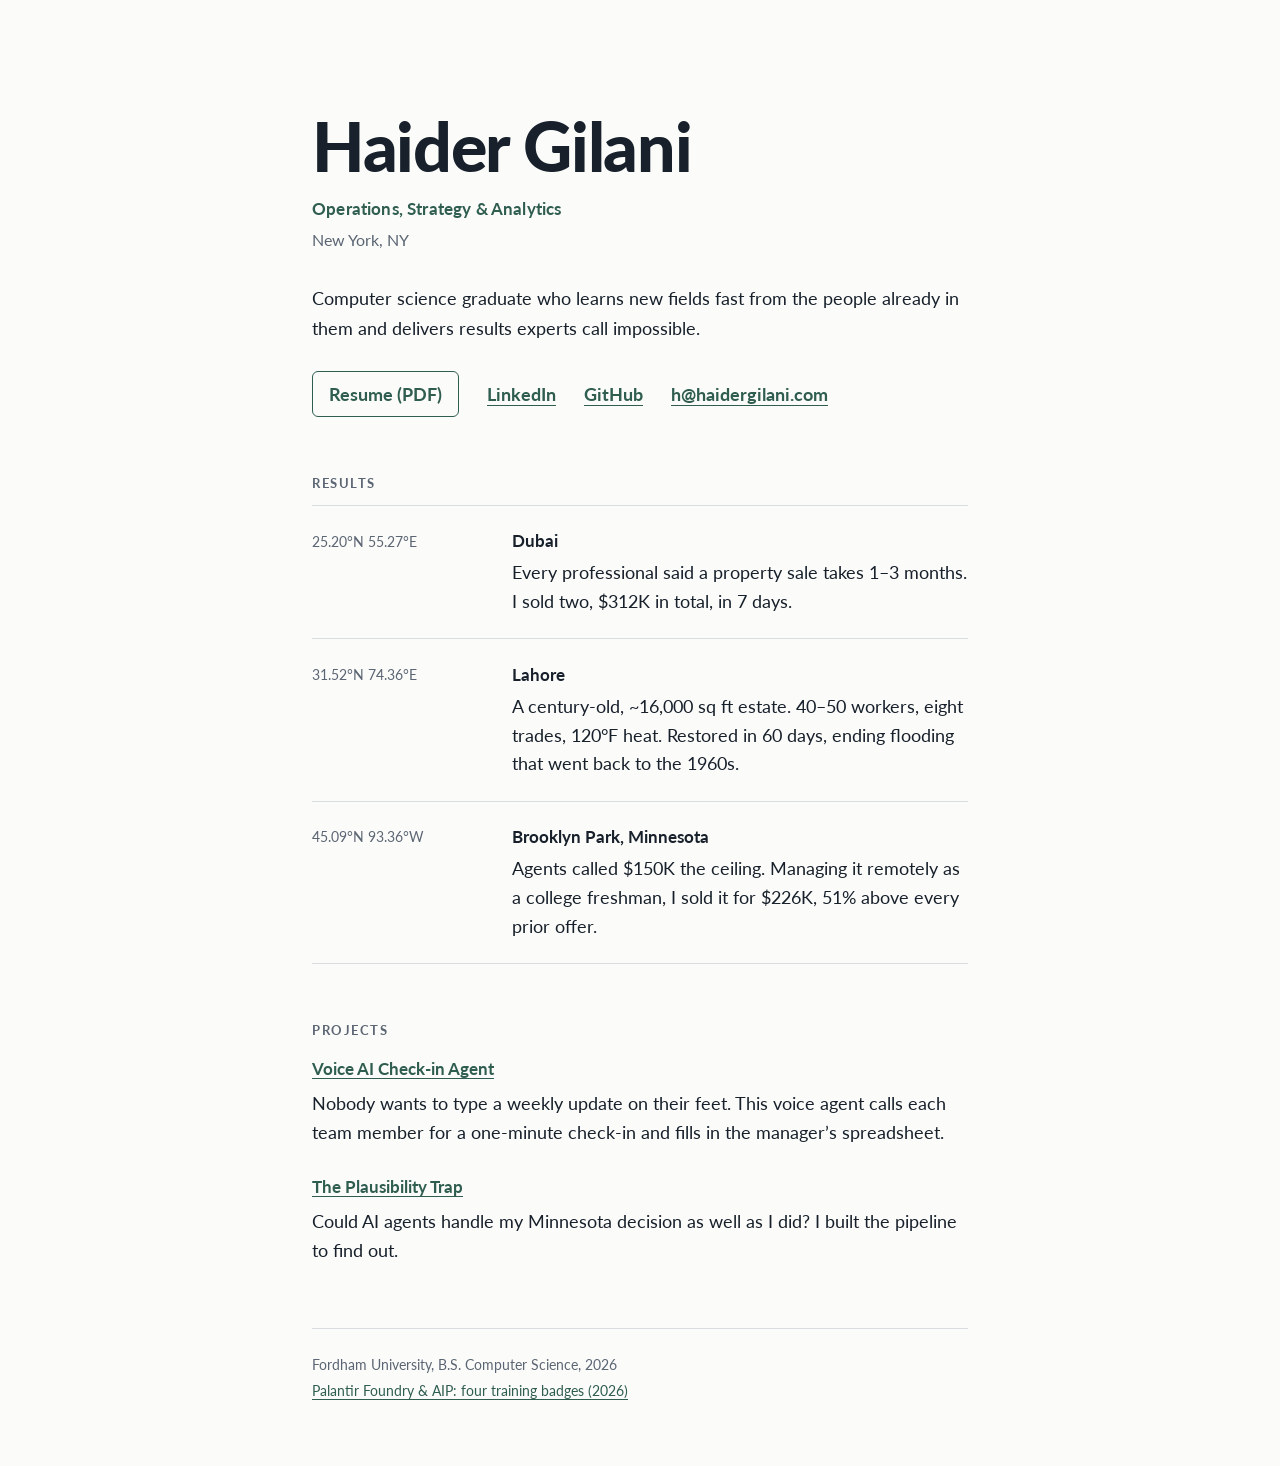
==== index.html @ 7b16c53b "Changed wording a bit" ====
<!doctype html>
<html lang="en">
<head>
<meta charset="utf-8">
<meta name="viewport" content="width=device-width, initial-scale=1">
<title>Haider Gilani</title>
<meta name="description" content="Operations, Strategy & Analytics. Computer science graduate who learns new fields fast from the people already in them and delivers results experts call impossible.">
<meta property="og:title" content="Haider Gilani | Operations, Strategy & Analytics">
<meta property="og:description" content="Computer science graduate who learns new fields fast from the people already in them and delivers results experts call impossible.">
<meta property="og:url" content="https://haidergilani.com/">
<meta property="og:type" content="profile">
<meta property="og:image" content="https://haidergilani.com/og-image.png">
<meta property="og:image:width" content="1200">
<meta property="og:image:height" content="630">
<meta property="og:image:alt" content="Haider Gilani, Operations, Strategy & Analytics">
<meta name="twitter:card" content="summary_large_image">
<meta name="twitter:image" content="https://haidergilani.com/og-image.png">
<link rel="icon" href="data:image/svg+xml,%3Csvg xmlns='http://www.w3.org/2000/svg' viewBox='0 0 64 64'%3E%3Crect width='64' height='64' rx='14' fill='%232F5D50'/%3E%3Ctext x='32' y='43' font-family='Lato,Arial,sans-serif' font-size='30' font-weight='900' fill='%23FBFBF9' text-anchor='middle'%3EHG%3C/text%3E%3C/svg%3E">
<link rel="preconnect" href="https://fonts.googleapis.com">
<link rel="preconnect" href="https://fonts.gstatic.com" crossorigin>
<link href="https://fonts.googleapis.com/css2?family=Lato:wght@400;700;900&display=swap" rel="stylesheet">
<style>
  :root {
    --paper: #FBFBF9;
    --ink: #17202B;
    --muted: #5B6573;
    --rule: #D9DDE2;
    --pine: #2F5D50;
    --pine-dark: #234539;
  }
  * { box-sizing: border-box; }
  html { -webkit-text-size-adjust: 100%; }
  body {
    margin: 0;
    background: var(--paper);
    color: var(--ink);
    font-family: "Lato", "Carlito", "Helvetica Neue", Arial, sans-serif;
    font-size: 18px;
    line-height: 1.6;
  }
  main {
    max-width: 44rem;
    margin: 0 auto;
    padding: clamp(3rem, 10vw, 7rem) 1.5rem 4rem;
  }
  h1 {
    margin: 0;
    font-weight: 900;
    font-size: clamp(2.6rem, 8vw, 4.25rem);
    line-height: 1;
    letter-spacing: -0.02em;
  }
  .headline {
    margin: 1rem 0 0;
    color: var(--pine);
    font-weight: 700;
    font-size: 1.05rem;
    letter-spacing: 0.01em;
  }
  .where {
    margin: 0.25rem 0 0;
    color: var(--muted);
    font-size: 1rem;
  }
  .summary {
    margin: 2rem 0 0;
    font-size: 1.15rem;
    line-height: 1.6;
    max-width: 38em;
  }
  a {
    color: var(--pine);
    text-decoration-thickness: 1px;
    text-underline-offset: 0.2em;
  }
  a:hover { color: var(--pine-dark); text-decoration-thickness: 2px; }
  a:focus-visible {
    outline: 2px solid var(--pine);
    outline-offset: 3px;
    border-radius: 2px;
  }
  .links {
    display: flex;
    flex-wrap: wrap;
    gap: 0.5rem 1.75rem;
    margin: 1.75rem 0 0;
    padding: 0;
    list-style: none;
    font-weight: 700;
  }
  .resume-link {
    display: inline-block;
    padding: 0.45rem 1rem;
    border: 1.5px solid var(--pine);
    border-radius: 6px;
    text-decoration: none;
  }
  .resume-link:hover { background: var(--pine); color: var(--paper); }
  .links li { display: flex; align-items: center; }

  .label {
    margin: 3.5rem 0 0;
    color: var(--muted);
    font-size: 0.8rem;
    font-weight: 700;
    letter-spacing: 0.12em;
    text-transform: uppercase;
  }
  .places {
    margin: 0.75rem 0 0;
    padding: 0;
    list-style: none;
    border-top: 1px solid var(--rule);
  }
  .places li {
    display: grid;
    grid-template-columns: 11rem 1fr;
    gap: 0.25rem 1.5rem;
    padding: 1.4rem 0;
    border-bottom: 1px solid var(--rule);
  }
  .coord {
    color: var(--muted);
    font-size: 0.85rem;
    font-variant-numeric: tabular-nums;
    padding-top: 0.2rem;
    white-space: nowrap;
  }
  .place { margin: 0; font-weight: 700; font-size: 1.05rem; }
  .result { margin: 0.2rem 0 0; color: var(--ink); }

  .study { margin: 1.75rem 0 0; }
  .label + .study { margin-top: 1rem; }
  .study h2 { margin: 0; font-size: 1.05rem; font-weight: 700; }
  .study p { margin: 0.35rem 0 0; }

  footer {
    margin-top: 4rem;
    padding-top: 1.25rem;
    border-top: 1px solid var(--rule);
    color: var(--muted);
    font-size: 0.9rem;
  }
  footer p { margin: 0.2rem 0 0; }

  @media (max-width: 34rem) {
    body { font-size: 17px; }
    .places li { grid-template-columns: 1fr; }
    .coord { padding-top: 0; }
  }
</style>
</head>
<body>
<main>
  <h1>Haider Gilani</h1>
  <p class="headline">Operations, Strategy &amp; Analytics</p>
  <p class="where">New York, NY</p>

  <p class="summary">Computer science graduate who learns new fields fast from the people already in them and delivers results experts call impossible.</p>

  <ul class="links">
    <li><a class="resume-link" href="/resume.pdf">Resume (PDF)</a></li>
    <li><a href="https://www.linkedin.com/in/haidergilani">LinkedIn</a></li>
    <li><a href="https://github.com/haiderekarrar">GitHub</a></li>
    <li><a href="mailto:h@haidergilani.com">h@haidergilani.com</a></li>
  </ul>

  <p class="label">Results</p>
  <ul class="places">
    <li>
      <span class="coord">25.20°N 55.27°E</span>
      <div>
        <p class="place">Dubai</p>
        <p class="result">Every professional said a property sale takes 1–3 months. I sold two, $312K in total, in 7 days.</p>
      </div>
    </li>
    <li>
      <span class="coord">31.52°N 74.36°E</span>
      <div>
        <p class="place">Lahore</p>
        <p class="result">A century-old, ~16,000 sq ft estate. 40–50 workers, eight trades, 120°F heat. Restored in 60 days, ending flooding that went back to the 1960s.</p>
      </div>
    </li>
    <li>
      <span class="coord">45.09°N 93.36°W</span>
      <div>
        <p class="place">Brooklyn Park, Minnesota</p>
        <p class="result">Agents called $150K the ceiling. Managing it remotely as a college freshman, I sold it for $226K, 51% above every prior offer.</p>
      </div>
    </li>
  </ul>

  <p class="label">Projects</p>
  <section class="study">
    <h2><a href="https://youtu.be/znGuICb0Khc">Voice AI Check-in Agent</a></h2>
    <p>Nobody wants to type a weekly update on their feet. This voice agent calls each team member for a one-minute check-in and fills in the manager’s spreadsheet.</p>
  </section>

  <section class="study">
    <h2><a href="https://github.com/haiderekarrar/thePlausibilityTrap">The Plausibility Trap</a></h2>
    <p>Could AI agents handle my Minnesota decision as well as I did? I built the pipeline to find out.</p>
  </section>

  <footer>
    <p>Fordham University, B.S. Computer Science, 2026</p>
    <p><a href="https://www.linkedin.com/in/haidergilani/details/certifications/">Palantir Foundry &amp; AIP: four training badges (2026)</a></p>
  </footer>
</main>
</body>
</html>
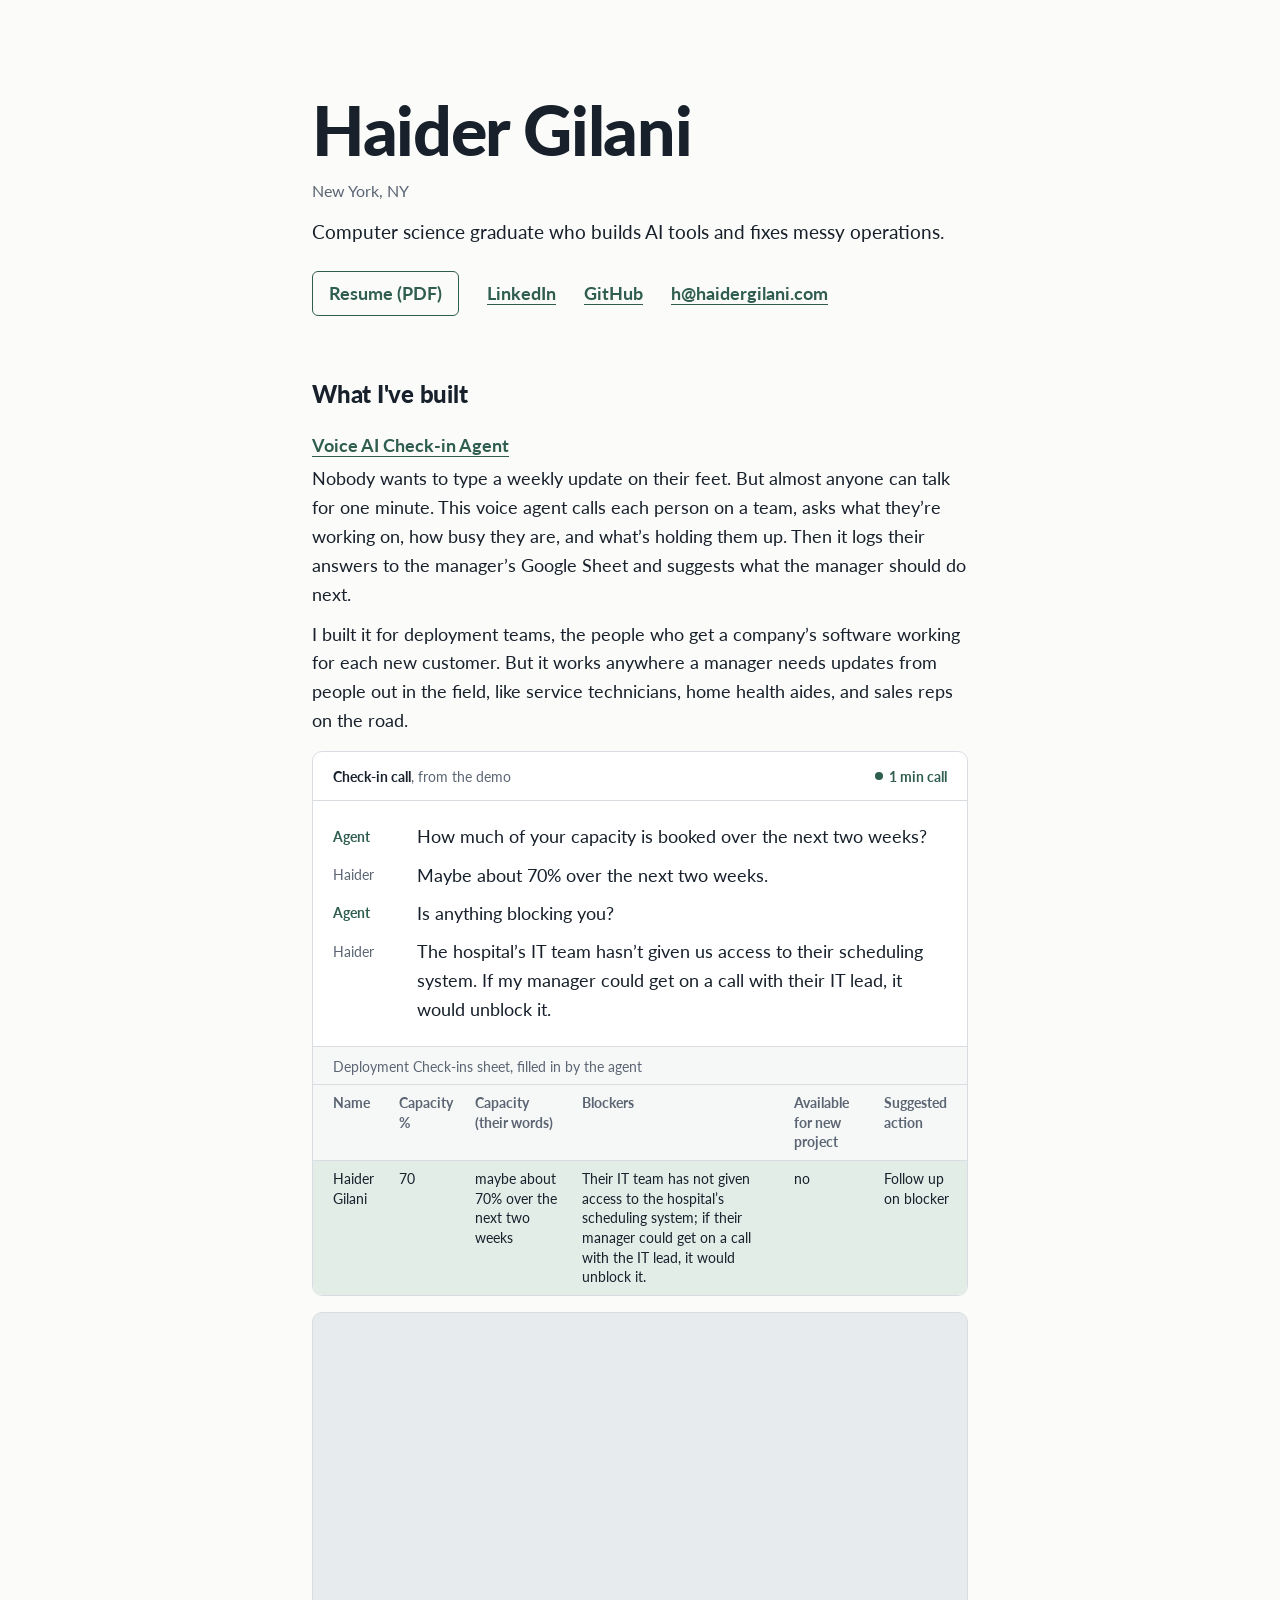
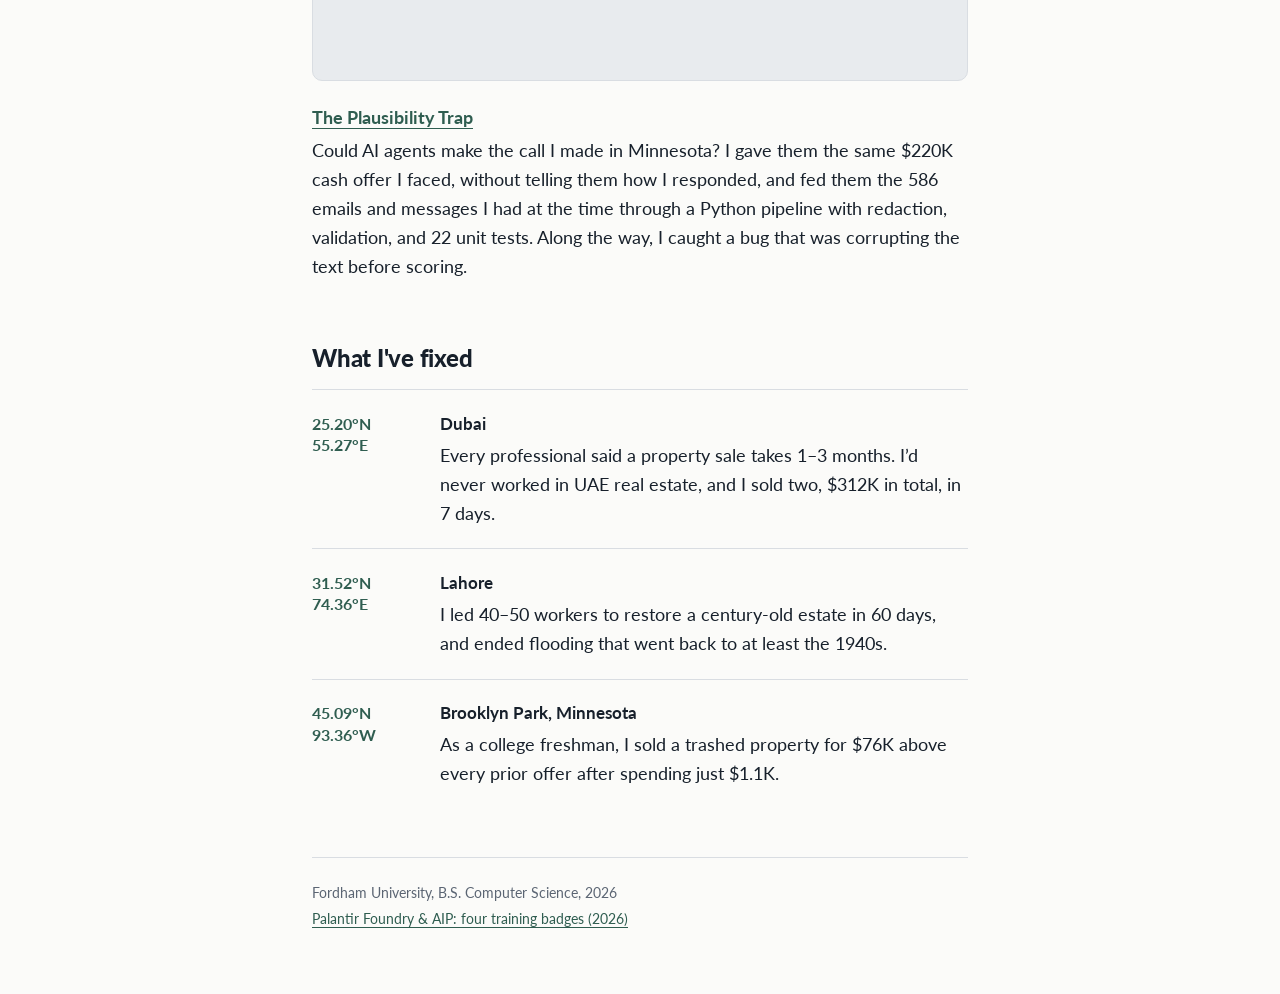
==== commit 89b04df1: "Refresh site: AI-first layout, real demo check-in, updated wording Co-Authored-By: Claude Opus 5.5 <" ====
--- a/index.html
+++ b/index.html
@@ -4,15 +4,15 @@
 <meta charset="utf-8">
 <meta name="viewport" content="width=device-width, initial-scale=1">
 <title>Haider Gilani</title>
-<meta name="description" content="Operations, Strategy & Analytics. Computer science graduate who learns new fields fast from the people already in them and delivers results experts call impossible.">
-<meta property="og:title" content="Haider Gilani | Operations, Strategy & Analytics">
-<meta property="og:description" content="Computer science graduate who learns new fields fast from the people already in them and delivers results experts call impossible.">
+<meta name="description" content="Computer science graduate who builds AI tools and fixes messy operations.">
+<meta property="og:title" content="Haider Gilani">
+<meta property="og:description" content="Computer science graduate who builds AI tools and fixes messy operations.">
 <meta property="og:url" content="https://haidergilani.com/">
 <meta property="og:type" content="profile">
 <meta property="og:image" content="https://haidergilani.com/og-image.png">
 <meta property="og:image:width" content="1200">
 <meta property="og:image:height" content="630">
-<meta property="og:image:alt" content="Haider Gilani, Operations, Strategy & Analytics">
+<meta property="og:image:alt" content="Haider Gilani. Computer science graduate who builds AI tools and fixes messy operations.">
 <meta name="twitter:card" content="summary_large_image">
 <meta name="twitter:image" content="https://haidergilani.com/og-image.png">
 <link rel="icon" href="data:image/svg+xml,%3Csvg xmlns='http://www.w3.org/2000/svg' viewBox='0 0 64 64'%3E%3Crect width='64' height='64' rx='14' fill='%232F5D50'/%3E%3Ctext x='32' y='43' font-family='Lato,Arial,sans-serif' font-size='30' font-weight='900' fill='%23FBFBF9' text-anchor='middle'%3EHG%3C/text%3E%3C/svg%3E">
@@ -27,6 +27,8 @@
     --rule: #D9DDE2;
     --pine: #2F5D50;
     --pine-dark: #234539;
+    --pine-wash: #E3EDE8;
+    --card: #FFFFFF;
   }
   * { box-sizing: border-box; }
   html { -webkit-text-size-adjust: 100%; }
@@ -41,7 +43,7 @@
   main {
     max-width: 44rem;
     margin: 0 auto;
-    padding: clamp(3rem, 10vw, 7rem) 1.5rem 4rem;
+    padding: clamp(3rem, 9vw, 6rem) 1.5rem 4rem;
   }
   h1 {
     margin: 0;
@@ -50,23 +52,12 @@
     line-height: 1;
     letter-spacing: -0.02em;
   }
-  .headline {
-    margin: 1rem 0 0;
-    color: var(--pine);
-    font-weight: 700;
-    font-size: 1.05rem;
-    letter-spacing: 0.01em;
-  }
-  .where {
-    margin: 0.25rem 0 0;
-    color: var(--muted);
-    font-size: 1rem;
-  }
+  .where { margin: 0.9rem 0 0; color: var(--muted); font-size: 1rem; }
   .summary {
-    margin: 2rem 0 0;
-    font-size: 1.15rem;
-    line-height: 1.6;
-    max-width: 38em;
+    margin: 0.9rem 0 0;
+    font-size: 1.2rem;
+    line-height: 1.5;
+    max-width: 34em;
   }
   a {
     color: var(--pine);
@@ -83,11 +74,12 @@
     display: flex;
     flex-wrap: wrap;
     gap: 0.5rem 1.75rem;
-    margin: 1.75rem 0 0;
+    margin: 1.5rem 0 0;
     padding: 0;
     list-style: none;
     font-weight: 700;
   }
+  .links li { display: flex; align-items: center; }
   .resume-link {
     display: inline-block;
     padding: 0.45rem 1rem;
@@ -96,46 +88,116 @@
     text-decoration: none;
   }
   .resume-link:hover { background: var(--pine); color: var(--paper); }
-  .links li { display: flex; align-items: center; }
-
-  .label {
-    margin: 3.5rem 0 0;
+
+  /* The check-in call: the one bold moment on the page */
+  .call {
+    margin: 1rem 0 0;
+    background: var(--card);
+    border: 1px solid var(--rule);
+    border-radius: 10px;
+    overflow: hidden;
+  }
+  .call-head {
+    display: flex;
+    justify-content: space-between;
+    align-items: baseline;
+    gap: 1rem;
+    padding: 0.8rem 1.25rem;
+    border-bottom: 1px solid var(--rule);
+    font-size: 0.9rem;
     color: var(--muted);
-    font-size: 0.8rem;
-    font-weight: 700;
-    letter-spacing: 0.12em;
-    text-transform: uppercase;
-  }
-  .places {
-    margin: 0.75rem 0 0;
-    padding: 0;
-    list-style: none;
-    border-top: 1px solid var(--rule);
-  }
+  }
+  .call-head strong { color: var(--ink); font-weight: 700; }
+  .live { color: var(--pine); font-weight: 700; white-space: nowrap; }
+  .live::before {
+    content: "";
+    display: inline-block;
+    width: 0.5rem; height: 0.5rem;
+    margin-right: 0.4rem;
+    border-radius: 50%;
+    background: var(--pine);
+    vertical-align: 0.08em;
+  }
+  .lines { margin: 0; padding: 1rem 1.25rem 1.1rem; list-style: none; }
+  .lines li { display: grid; grid-template-columns: 4.5rem 1fr; gap: 0.75rem; padding: 0.3rem 0; }
+  .who { color: var(--muted); font-size: 0.9rem; padding-top: 0.15rem; }
+  .who.agent { color: var(--pine); font-weight: 700; }
+  .sheet-wrap { overflow-x: auto; border-top: 1px solid var(--rule); background: #F6F8F7; }
+  table.sheet {
+    width: 100%;
+    min-width: 40rem;
+    border-collapse: collapse;
+    font-size: 0.88rem;
+    line-height: 1.4;
+  }
+  .sheet caption {
+    caption-side: top;
+    text-align: left;
+    padding: 0.7rem 1.25rem 0.4rem;
+    color: var(--muted);
+    font-size: 0.85rem;
+  }
+  .sheet th, .sheet td { text-align: left; padding: 0.5rem 0.6rem; border-top: 1px solid var(--rule); vertical-align: top; }
+  .sheet th:first-child, .sheet td:first-child { padding-left: 1.25rem; }
+  .sheet th { font-weight: 700; color: var(--muted); background: transparent; }
+  .sheet tr.new td { background: var(--pine-wash); }
+
+  @media (prefers-reduced-motion: no-preference) {
+    .lines li, .sheet tr.new td { opacity: 0; animation: appear 0.45s ease-out forwards; }
+    .lines li:nth-child(1) { animation-delay: 0.3s; }
+    .lines li:nth-child(2) { animation-delay: 1.1s; }
+    .lines li:nth-child(3) { animation-delay: 1.9s; }
+    .lines li:nth-child(4) { animation-delay: 2.7s; }
+    .sheet tr.new td { animation-delay: 3.5s; }
+    @keyframes appear { from { opacity: 0; transform: translateY(4px); } to { opacity: 1; transform: none; } }
+  }
+
+  .call-foot { margin: 0.8rem 0 0; font-size: 0.95rem; color: var(--muted); }
+
+  .video {
+    position: relative;
+    margin: 1rem 0 0;
+    aspect-ratio: 16 / 9;
+    border-radius: 10px;
+    overflow: hidden;
+    background: #E8EBEE;
+    border: 1px solid var(--rule);
+  }
+  .video iframe { position: absolute; inset: 0; width: 100%; height: 100%; border: 0; }
+  h2 {
+    margin: 4rem 0 0;
+    font-size: 1.5rem;
+    font-weight: 900;
+    letter-spacing: -0.01em;
+    line-height: 1.2;
+  }
+  .study { margin: 1.4rem 0 0; }
+  .study h3 { margin: 0; font-size: 1.1rem; font-weight: 700; }
+  .study p { margin: 0.3rem 0 0; }
+  .study p + p { margin-top: 0.7rem; }
+
+  .places { margin: 1rem 0 0; padding: 0; list-style: none; }
   .places li {
     display: grid;
-    grid-template-columns: 11rem 1fr;
+    grid-template-columns: 6.5rem 1fr;
     gap: 0.25rem 1.5rem;
-    padding: 1.4rem 0;
-    border-bottom: 1px solid var(--rule);
+    padding: 1.3rem 0;
+    border-top: 1px solid var(--rule);
   }
   .coord {
-    color: var(--muted);
-    font-size: 0.85rem;
+    color: var(--pine);
+    font-weight: 700;
+    font-size: 1rem;
+    line-height: 1.35;
     font-variant-numeric: tabular-nums;
-    padding-top: 0.2rem;
-    white-space: nowrap;
-  }
+    padding-top: 0.1rem;
+  }
+  .coord span { display: block; }
   .place { margin: 0; font-weight: 700; font-size: 1.05rem; }
-  .result { margin: 0.2rem 0 0; color: var(--ink); }
-
-  .study { margin: 1.75rem 0 0; }
-  .label + .study { margin-top: 1rem; }
-  .study h2 { margin: 0; font-size: 1.05rem; font-weight: 700; }
-  .study p { margin: 0.35rem 0 0; }
+  .result { margin: 0.2rem 0 0; }
 
   footer {
-    margin-top: 4rem;
+    margin-top: 3rem;
     padding-top: 1.25rem;
     border-top: 1px solid var(--rule);
     color: var(--muted);
@@ -146,17 +208,25 @@
   @media (max-width: 34rem) {
     body { font-size: 17px; }
     .places li { grid-template-columns: 1fr; }
-    .coord { padding-top: 0; }
+    .coord span { display: inline; }
+    .coord span + span::before { content: " "; }
+    .lines li { grid-template-columns: 1fr; gap: 0; }
+    .call-head { flex-direction: column; gap: 0.1rem; }
+    table.sheet { min-width: 0; }
+    .sheet thead { display: none; }
+    .sheet tr.new td { display: grid; grid-template-columns: 7rem 1fr; gap: 0.5rem; border-top: 0; padding: 0.3rem 1.25rem; }
+    .sheet tr.new td:first-child { padding-top: 0.7rem; }
+    .sheet tr.new td:last-child { padding-bottom: 0.8rem; }
+    .sheet tr.new td::before { content: attr(data-label); color: var(--muted); font-weight: 700; }
+    .sheet tbody tr { border-top: 1px solid var(--rule); }
   }
 </style>
 </head>
 <body>
 <main>
   <h1>Haider Gilani</h1>
-  <p class="headline">Operations, Strategy &amp; Analytics</p>
   <p class="where">New York, NY</p>
-
-  <p class="summary">Computer science graduate who learns new fields fast from the people already in them and delivers results experts call impossible.</p>
+  <p class="summary">Computer science graduate who builds AI tools and fixes messy operations.</p>
 
   <ul class="links">
     <li><a class="resume-link" href="/resume.pdf">Resume (PDF)</a></li>
@@ -165,41 +235,60 @@
     <li><a href="mailto:h@haidergilani.com">h@haidergilani.com</a></li>
   </ul>
 
-  <p class="label">Results</p>
+  <h2>What I've built</h2>
+  <section class="study">
+    <h3><a href="https://youtu.be/znGuICb0Khc">Voice AI Check-in Agent</a></h3>
+    <p>Nobody wants to type a weekly update on their feet. But almost anyone can talk for one minute. This voice agent calls each person on a team, asks what they’re working on, how busy they are, and what’s holding them up. Then it logs their answers to the manager’s Google Sheet and suggests what the manager should do next.</p>
+    <p>I built it for deployment teams, the people who get a company’s software working for each new customer. But it works anywhere a manager needs updates from people out in the field, like service technicians, home health aides, and sales reps on the road.</p>
+    <figure class="call" aria-label="A check-in call from the demo and the spreadsheet row it produced">
+      <div class="call-head"><span><strong>Check-in call</strong>, from the demo</span><span class="live">1 min call</span></div>
+      <ol class="lines">
+        <li><span class="who agent">Agent</span><span>How much of your capacity is booked over the next two weeks?</span></li>
+        <li><span class="who">Haider</span><span>Maybe about 70% over the next two weeks.</span></li>
+        <li><span class="who agent">Agent</span><span>Is anything blocking you?</span></li>
+        <li><span class="who">Haider</span><span>The hospital’s IT team hasn’t given us access to their scheduling system. If my manager could get on a call with their IT lead, it would unblock it.</span></li>
+      </ol>
+      <div class="sheet-wrap">
+        <table class="sheet">
+          <caption>Deployment Check-ins sheet, filled in by the agent</caption>
+          <thead><tr><th>Name</th><th>Capacity %</th><th>Capacity (their words)</th><th>Blockers</th><th>Available for new project</th><th>Suggested action</th></tr></thead>
+          <tbody><tr class="new"><td data-label="Name">Haider Gilani</td><td data-label="Capacity %">70</td><td data-label="Their words">maybe about 70% over the next two weeks</td><td data-label="Blockers">Their IT team has not given access to the hospital’s scheduling system; if their manager could get on a call with the IT lead, it would unblock it.</td><td data-label="Available">no</td><td data-label="Suggested action">Follow up on blocker</td></tr></tbody>
+        </table>
+      </div>
+    </figure>
+    <div class="video">
+      <iframe src="https://www.youtube-nocookie.com/embed/znGuICb0Khc" title="Voice AI Check-in Agent demo" loading="lazy" allow="accelerometer; autoplay; clipboard-write; encrypted-media; gyroscope; picture-in-picture; web-share" referrerpolicy="strict-origin-when-cross-origin" allowfullscreen></iframe>
+    </div>
+  </section>
+  <section class="study">
+    <h3><a href="https://github.com/haiderekarrar/thePlausibilityTrap">The Plausibility Trap</a></h3>
+    <p>Could AI agents make the call I made in Minnesota? I gave them the same $220K cash offer I faced, without telling them how I responded, and fed them the 586 emails and messages I had at the time through a Python pipeline with redaction, validation, and 22 unit tests. Along the way, I caught a bug that was corrupting the text before scoring.</p>
+  </section>
+
+  <h2>What I've fixed</h2>
   <ul class="places">
     <li>
-      <span class="coord">25.20°N 55.27°E</span>
+      <span class="coord"><span>25.20°N</span><span>55.27°E</span></span>
       <div>
         <p class="place">Dubai</p>
-        <p class="result">Every professional said a property sale takes 1–3 months. I sold two, $312K in total, in 7 days.</p>
+        <p class="result">Every professional said a property sale takes 1–3 months. I’d never worked in UAE real estate, and I sold two, $312K in total, in 7 days.</p>
       </div>
     </li>
     <li>
-      <span class="coord">31.52°N 74.36°E</span>
+      <span class="coord"><span>31.52°N</span><span>74.36°E</span></span>
       <div>
         <p class="place">Lahore</p>
-        <p class="result">A century-old, ~16,000 sq ft estate. 40–50 workers, eight trades, 120°F heat. Restored in 60 days, ending flooding that went back to the 1960s.</p>
+        <p class="result">I led 40–50 workers to restore a century-old estate in 60 days, and ended flooding that went back to at least the 1940s.</p>
       </div>
     </li>
     <li>
-      <span class="coord">45.09°N 93.36°W</span>
+      <span class="coord"><span>45.09°N</span><span>93.36°W</span></span>
       <div>
         <p class="place">Brooklyn Park, Minnesota</p>
-        <p class="result">Agents called $150K the ceiling. Managing it remotely as a college freshman, I sold it for $226K, 51% above every prior offer.</p>
+        <p class="result">As a college freshman, I sold a trashed property for $76K above every prior offer after spending just $1.1K.</p>
       </div>
     </li>
   </ul>
-
-  <p class="label">Projects</p>
-  <section class="study">
-    <h2><a href="https://youtu.be/znGuICb0Khc">Voice AI Check-in Agent</a></h2>
-    <p>Nobody wants to type a weekly update on their feet. This voice agent calls each team member for a one-minute check-in and fills in the manager’s spreadsheet.</p>
-  </section>
-
-  <section class="study">
-    <h2><a href="https://github.com/haiderekarrar/thePlausibilityTrap">The Plausibility Trap</a></h2>
-    <p>Could AI agents handle my Minnesota decision as well as I did? I built the pipeline to find out.</p>
-  </section>
 
   <footer>
     <p>Fordham University, B.S. Computer Science, 2026</p>
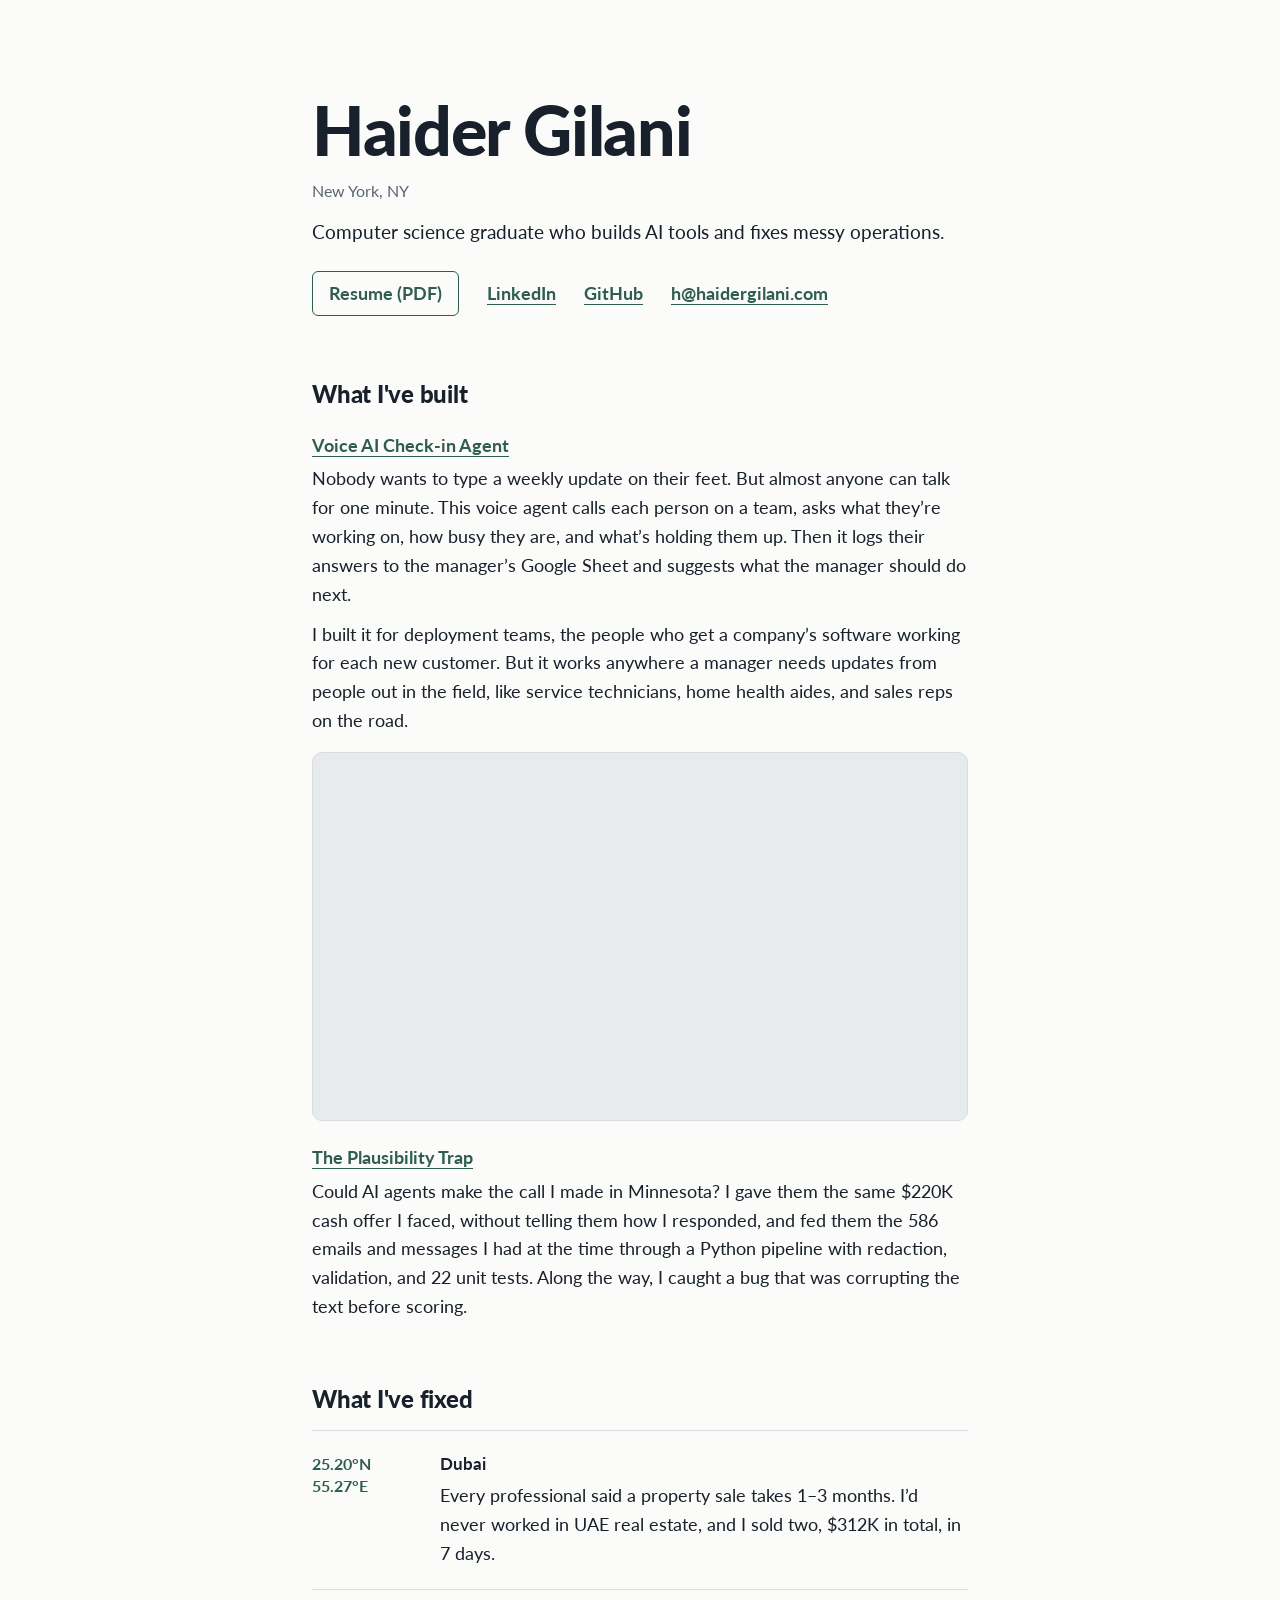
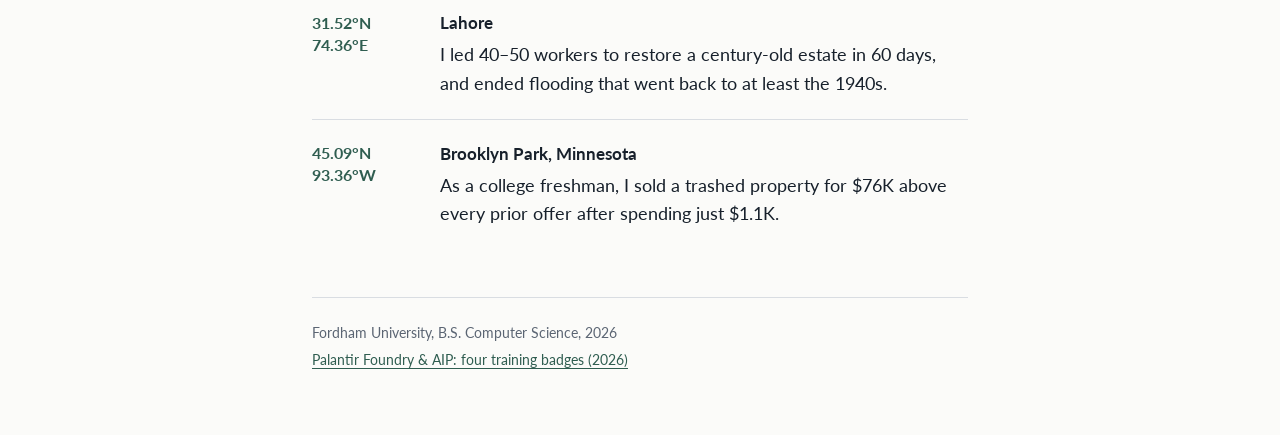
==== commit 7761f989: "Remove check-in card; the video thumbnail shows the same thing Co-Authored-By: Claude Opus 5.5 <nore" ====
--- a/index.html
+++ b/index.html
@@ -89,74 +89,9 @@
   }
   .resume-link:hover { background: var(--pine); color: var(--paper); }
 
-  /* The check-in call: the one bold moment on the page */
-  .call {
-    margin: 1rem 0 0;
-    background: var(--card);
-    border: 1px solid var(--rule);
-    border-radius: 10px;
-    overflow: hidden;
-  }
-  .call-head {
-    display: flex;
-    justify-content: space-between;
-    align-items: baseline;
-    gap: 1rem;
-    padding: 0.8rem 1.25rem;
-    border-bottom: 1px solid var(--rule);
-    font-size: 0.9rem;
-    color: var(--muted);
-  }
-  .call-head strong { color: var(--ink); font-weight: 700; }
-  .live { color: var(--pine); font-weight: 700; white-space: nowrap; }
-  .live::before {
-    content: "";
-    display: inline-block;
-    width: 0.5rem; height: 0.5rem;
-    margin-right: 0.4rem;
-    border-radius: 50%;
-    background: var(--pine);
-    vertical-align: 0.08em;
-  }
-  .lines { margin: 0; padding: 1rem 1.25rem 1.1rem; list-style: none; }
-  .lines li { display: grid; grid-template-columns: 4.5rem 1fr; gap: 0.75rem; padding: 0.3rem 0; }
-  .who { color: var(--muted); font-size: 0.9rem; padding-top: 0.15rem; }
-  .who.agent { color: var(--pine); font-weight: 700; }
-  .sheet-wrap { overflow-x: auto; border-top: 1px solid var(--rule); background: #F6F8F7; }
-  table.sheet {
-    width: 100%;
-    min-width: 40rem;
-    border-collapse: collapse;
-    font-size: 0.88rem;
-    line-height: 1.4;
-  }
-  .sheet caption {
-    caption-side: top;
-    text-align: left;
-    padding: 0.7rem 1.25rem 0.4rem;
-    color: var(--muted);
-    font-size: 0.85rem;
-  }
-  .sheet th, .sheet td { text-align: left; padding: 0.5rem 0.6rem; border-top: 1px solid var(--rule); vertical-align: top; }
-  .sheet th:first-child, .sheet td:first-child { padding-left: 1.25rem; }
-  .sheet th { font-weight: 700; color: var(--muted); background: transparent; }
-  .sheet tr.new td { background: var(--pine-wash); }
-
-  @media (prefers-reduced-motion: no-preference) {
-    .lines li, .sheet tr.new td { opacity: 0; animation: appear 0.45s ease-out forwards; }
-    .lines li:nth-child(1) { animation-delay: 0.3s; }
-    .lines li:nth-child(2) { animation-delay: 1.1s; }
-    .lines li:nth-child(3) { animation-delay: 1.9s; }
-    .lines li:nth-child(4) { animation-delay: 2.7s; }
-    .sheet tr.new td { animation-delay: 3.5s; }
-    @keyframes appear { from { opacity: 0; transform: translateY(4px); } to { opacity: 1; transform: none; } }
-  }
-
-  .call-foot { margin: 0.8rem 0 0; font-size: 0.95rem; color: var(--muted); }
-
   .video {
     position: relative;
-    margin: 1rem 0 0;
+    margin: 1.1rem 0 0;
     aspect-ratio: 16 / 9;
     border-radius: 10px;
     overflow: hidden;
@@ -210,15 +145,6 @@
     .places li { grid-template-columns: 1fr; }
     .coord span { display: inline; }
     .coord span + span::before { content: " "; }
-    .lines li { grid-template-columns: 1fr; gap: 0; }
-    .call-head { flex-direction: column; gap: 0.1rem; }
-    table.sheet { min-width: 0; }
-    .sheet thead { display: none; }
-    .sheet tr.new td { display: grid; grid-template-columns: 7rem 1fr; gap: 0.5rem; border-top: 0; padding: 0.3rem 1.25rem; }
-    .sheet tr.new td:first-child { padding-top: 0.7rem; }
-    .sheet tr.new td:last-child { padding-bottom: 0.8rem; }
-    .sheet tr.new td::before { content: attr(data-label); color: var(--muted); font-weight: 700; }
-    .sheet tbody tr { border-top: 1px solid var(--rule); }
   }
 </style>
 </head>
@@ -240,22 +166,6 @@
     <h3><a href="https://youtu.be/znGuICb0Khc">Voice AI Check-in Agent</a></h3>
     <p>Nobody wants to type a weekly update on their feet. But almost anyone can talk for one minute. This voice agent calls each person on a team, asks what they’re working on, how busy they are, and what’s holding them up. Then it logs their answers to the manager’s Google Sheet and suggests what the manager should do next.</p>
     <p>I built it for deployment teams, the people who get a company’s software working for each new customer. But it works anywhere a manager needs updates from people out in the field, like service technicians, home health aides, and sales reps on the road.</p>
-    <figure class="call" aria-label="A check-in call from the demo and the spreadsheet row it produced">
-      <div class="call-head"><span><strong>Check-in call</strong>, from the demo</span><span class="live">1 min call</span></div>
-      <ol class="lines">
-        <li><span class="who agent">Agent</span><span>How much of your capacity is booked over the next two weeks?</span></li>
-        <li><span class="who">Haider</span><span>Maybe about 70% over the next two weeks.</span></li>
-        <li><span class="who agent">Agent</span><span>Is anything blocking you?</span></li>
-        <li><span class="who">Haider</span><span>The hospital’s IT team hasn’t given us access to their scheduling system. If my manager could get on a call with their IT lead, it would unblock it.</span></li>
-      </ol>
-      <div class="sheet-wrap">
-        <table class="sheet">
-          <caption>Deployment Check-ins sheet, filled in by the agent</caption>
-          <thead><tr><th>Name</th><th>Capacity %</th><th>Capacity (their words)</th><th>Blockers</th><th>Available for new project</th><th>Suggested action</th></tr></thead>
-          <tbody><tr class="new"><td data-label="Name">Haider Gilani</td><td data-label="Capacity %">70</td><td data-label="Their words">maybe about 70% over the next two weeks</td><td data-label="Blockers">Their IT team has not given access to the hospital’s scheduling system; if their manager could get on a call with the IT lead, it would unblock it.</td><td data-label="Available">no</td><td data-label="Suggested action">Follow up on blocker</td></tr></tbody>
-        </table>
-      </div>
-    </figure>
     <div class="video">
       <iframe src="https://www.youtube-nocookie.com/embed/znGuICb0Khc" title="Voice AI Check-in Agent demo" loading="lazy" allow="accelerometer; autoplay; clipboard-write; encrypted-media; gyroscope; picture-in-picture; web-share" referrerpolicy="strict-origin-when-cross-origin" allowfullscreen></iframe>
     </div>
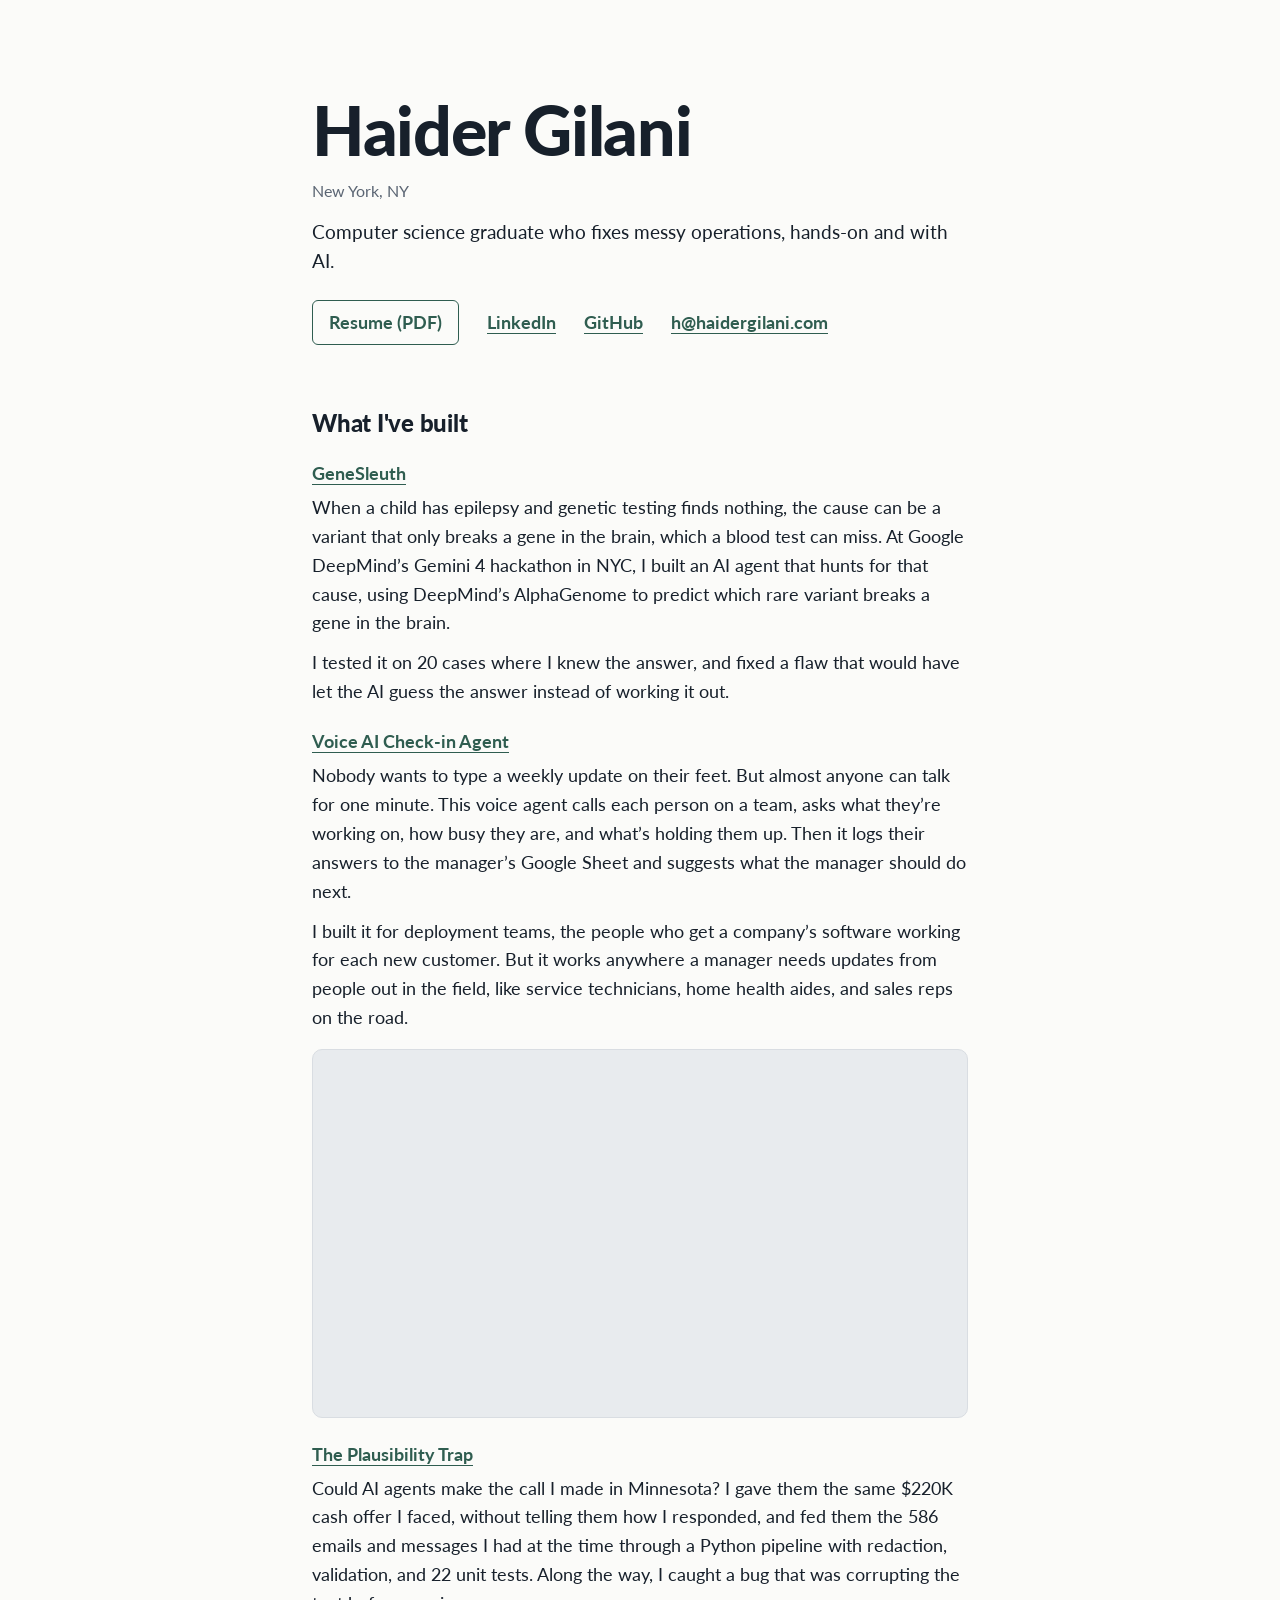
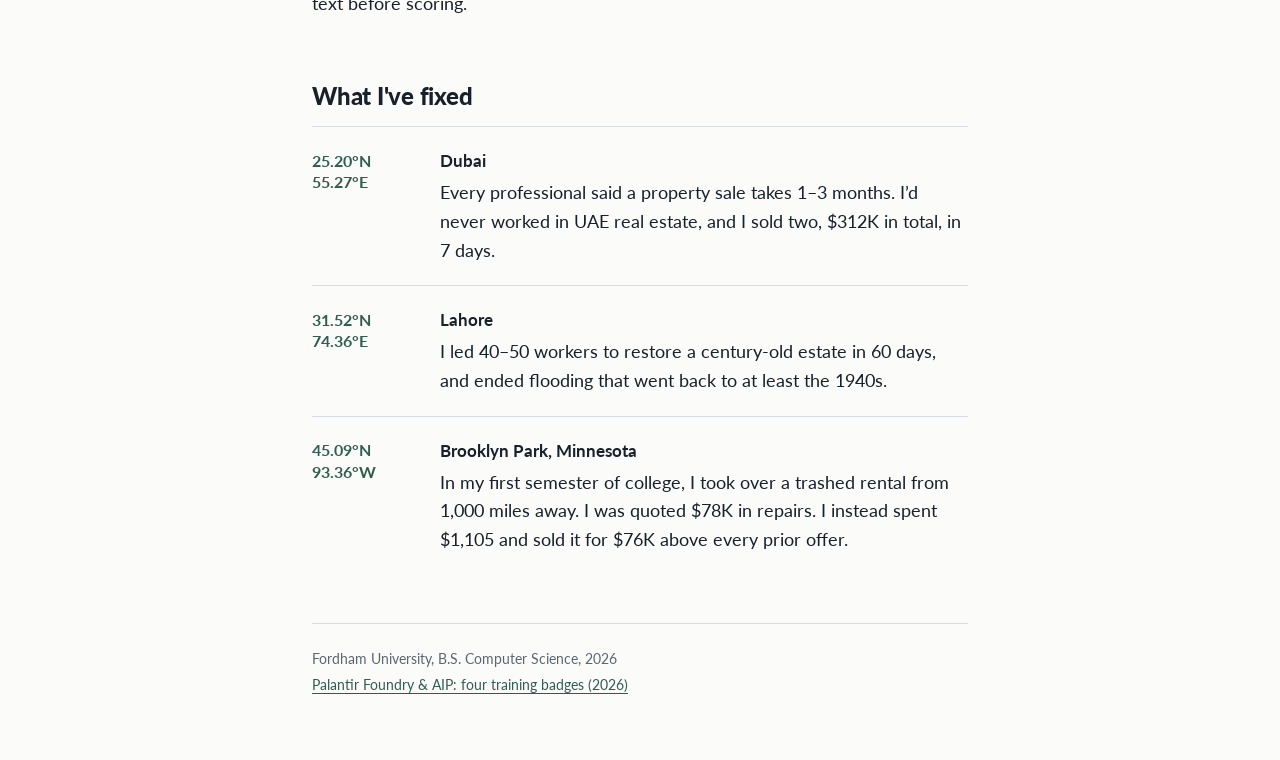
==== commit 994052cb: "Match site to new resume: new summary, add GeneSleuth, update Minnesota" ====
--- a/index.html
+++ b/index.html
@@ -4,15 +4,15 @@
 <meta charset="utf-8">
 <meta name="viewport" content="width=device-width, initial-scale=1">
 <title>Haider Gilani</title>
-<meta name="description" content="Computer science graduate who builds AI tools and fixes messy operations.">
+<meta name="description" content="Computer science graduate who fixes messy operations, hands-on and with AI.">
 <meta property="og:title" content="Haider Gilani">
-<meta property="og:description" content="Computer science graduate who builds AI tools and fixes messy operations.">
+<meta property="og:description" content="Computer science graduate who fixes messy operations, hands-on and with AI.">
 <meta property="og:url" content="https://haidergilani.com/">
 <meta property="og:type" content="profile">
 <meta property="og:image" content="https://haidergilani.com/og-image.png">
 <meta property="og:image:width" content="1200">
 <meta property="og:image:height" content="630">
-<meta property="og:image:alt" content="Haider Gilani. Computer science graduate who builds AI tools and fixes messy operations.">
+<meta property="og:image:alt" content="Haider Gilani. Computer science graduate who fixes messy operations, hands-on and with AI.">
 <meta name="twitter:card" content="summary_large_image">
 <meta name="twitter:image" content="https://haidergilani.com/og-image.png">
 <link rel="icon" href="data:image/svg+xml,%3Csvg xmlns='http://www.w3.org/2000/svg' viewBox='0 0 64 64'%3E%3Crect width='64' height='64' rx='14' fill='%232F5D50'/%3E%3Ctext x='32' y='43' font-family='Lato,Arial,sans-serif' font-size='30' font-weight='900' fill='%23FBFBF9' text-anchor='middle'%3EHG%3C/text%3E%3C/svg%3E">
@@ -152,7 +152,7 @@
 <main>
   <h1>Haider Gilani</h1>
   <p class="where">New York, NY</p>
-  <p class="summary">Computer science graduate who builds AI tools and fixes messy operations.</p>
+  <p class="summary">Computer science graduate who fixes messy operations, hands-on and with AI.</p>
 
   <ul class="links">
     <li><a class="resume-link" href="/resume.pdf">Resume (PDF)</a></li>
@@ -162,6 +162,11 @@
   </ul>
 
   <h2>What I've built</h2>
+  <section class="study">
+    <h3><a href="https://github.com/mabdulrehman08/GeneSleuth">GeneSleuth</a></h3>
+    <p>When a child has epilepsy and genetic testing finds nothing, the cause can be a variant that only breaks a gene in the brain, which a blood test can miss. At Google DeepMind’s Gemini 4 hackathon in NYC, I built an AI agent that hunts for that cause, using DeepMind’s AlphaGenome to predict which rare variant breaks a gene in the brain.</p>
+    <p>I tested it on 20 cases where I knew the answer, and fixed a flaw that would have let the AI guess the answer instead of working it out.</p>
+  </section>
   <section class="study">
     <h3><a href="https://youtu.be/znGuICb0Khc">Voice AI Check-in Agent</a></h3>
     <p>Nobody wants to type a weekly update on their feet. But almost anyone can talk for one minute. This voice agent calls each person on a team, asks what they’re working on, how busy they are, and what’s holding them up. Then it logs their answers to the manager’s Google Sheet and suggests what the manager should do next.</p>
@@ -195,7 +200,7 @@
       <span class="coord"><span>45.09°N</span><span>93.36°W</span></span>
       <div>
         <p class="place">Brooklyn Park, Minnesota</p>
-        <p class="result">As a college freshman, I sold a trashed property for $76K above every prior offer after spending just $1.1K.</p>
+        <p class="result">In my first semester of college, I took over a trashed rental from 1,000 miles away. I was quoted $78K in repairs. I instead spent $1,105 and sold it for $76K above every prior offer.</p>
       </div>
     </li>
   </ul>
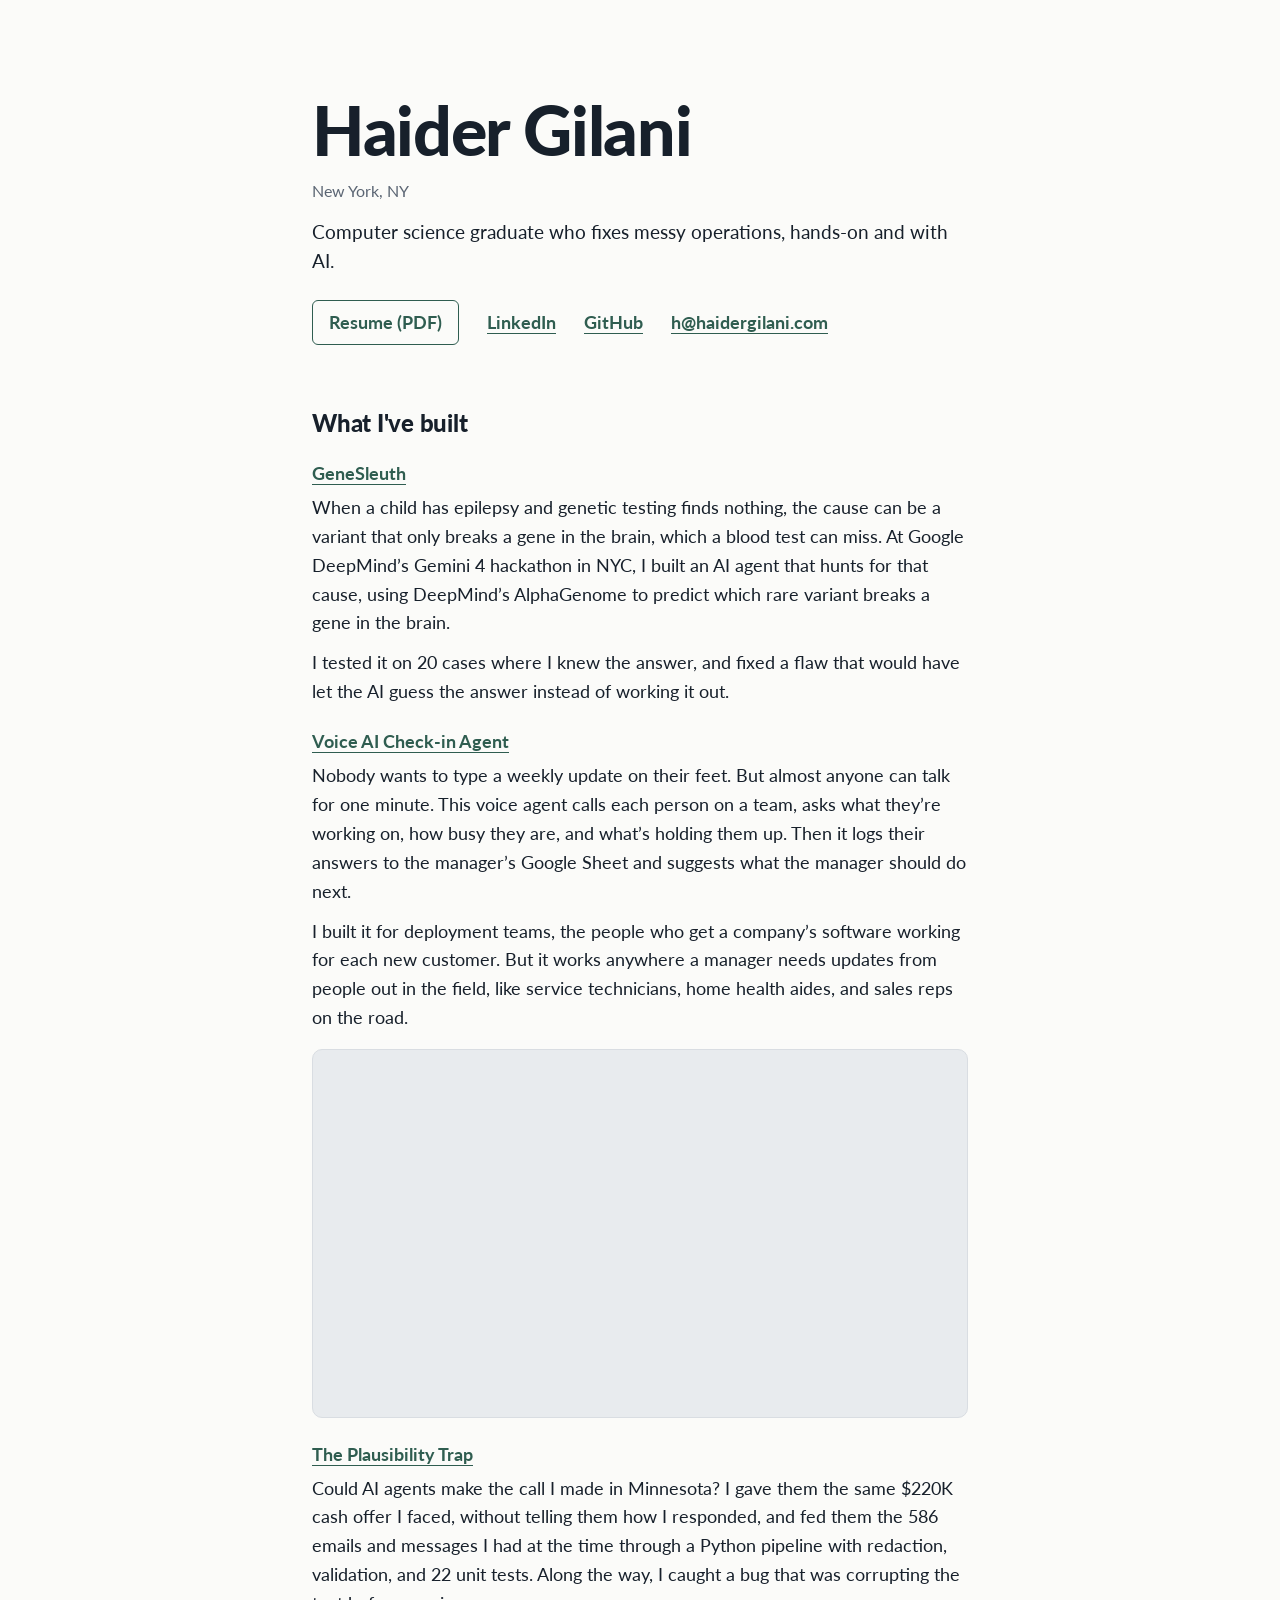
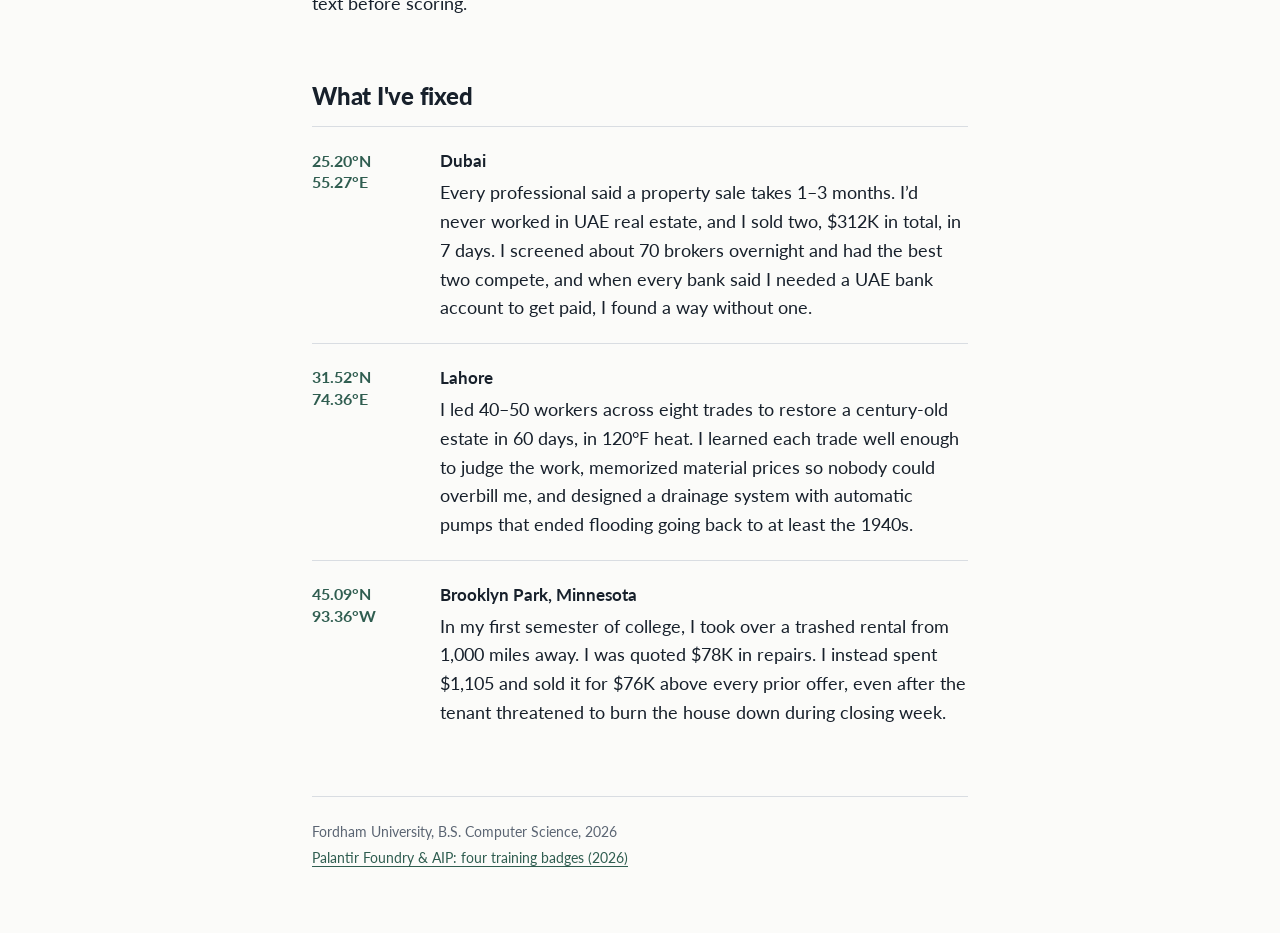
==== commit 5e24ab84: "Give the operations work more detail" ====
--- a/index.html
+++ b/index.html
@@ -186,21 +186,21 @@
       <span class="coord"><span>25.20°N</span><span>55.27°E</span></span>
       <div>
         <p class="place">Dubai</p>
-        <p class="result">Every professional said a property sale takes 1–3 months. I’d never worked in UAE real estate, and I sold two, $312K in total, in 7 days.</p>
+        <p class="result">Every professional said a property sale takes 1–3 months. I’d never worked in UAE real estate, and I sold two, $312K in total, in 7 days. I screened about 70 brokers overnight and had the best two compete, and when every bank said I needed a UAE bank account to get paid, I found a way without one.</p>
       </div>
     </li>
     <li>
       <span class="coord"><span>31.52°N</span><span>74.36°E</span></span>
       <div>
         <p class="place">Lahore</p>
-        <p class="result">I led 40–50 workers to restore a century-old estate in 60 days, and ended flooding that went back to at least the 1940s.</p>
+        <p class="result">I led 40–50 workers across eight trades to restore a century-old estate in 60 days, in 120°F heat. I learned each trade well enough to judge the work, memorized material prices so nobody could overbill me, and designed a drainage system with automatic pumps that ended flooding going back to at least the 1940s.</p>
       </div>
     </li>
     <li>
       <span class="coord"><span>45.09°N</span><span>93.36°W</span></span>
       <div>
         <p class="place">Brooklyn Park, Minnesota</p>
-        <p class="result">In my first semester of college, I took over a trashed rental from 1,000 miles away. I was quoted $78K in repairs. I instead spent $1,105 and sold it for $76K above every prior offer.</p>
+        <p class="result">In my first semester of college, I took over a trashed rental from 1,000 miles away. I was quoted $78K in repairs. I instead spent $1,105 and sold it for $76K above every prior offer, even after the tenant threatened to burn the house down during closing week.</p>
       </div>
     </li>
   </ul>
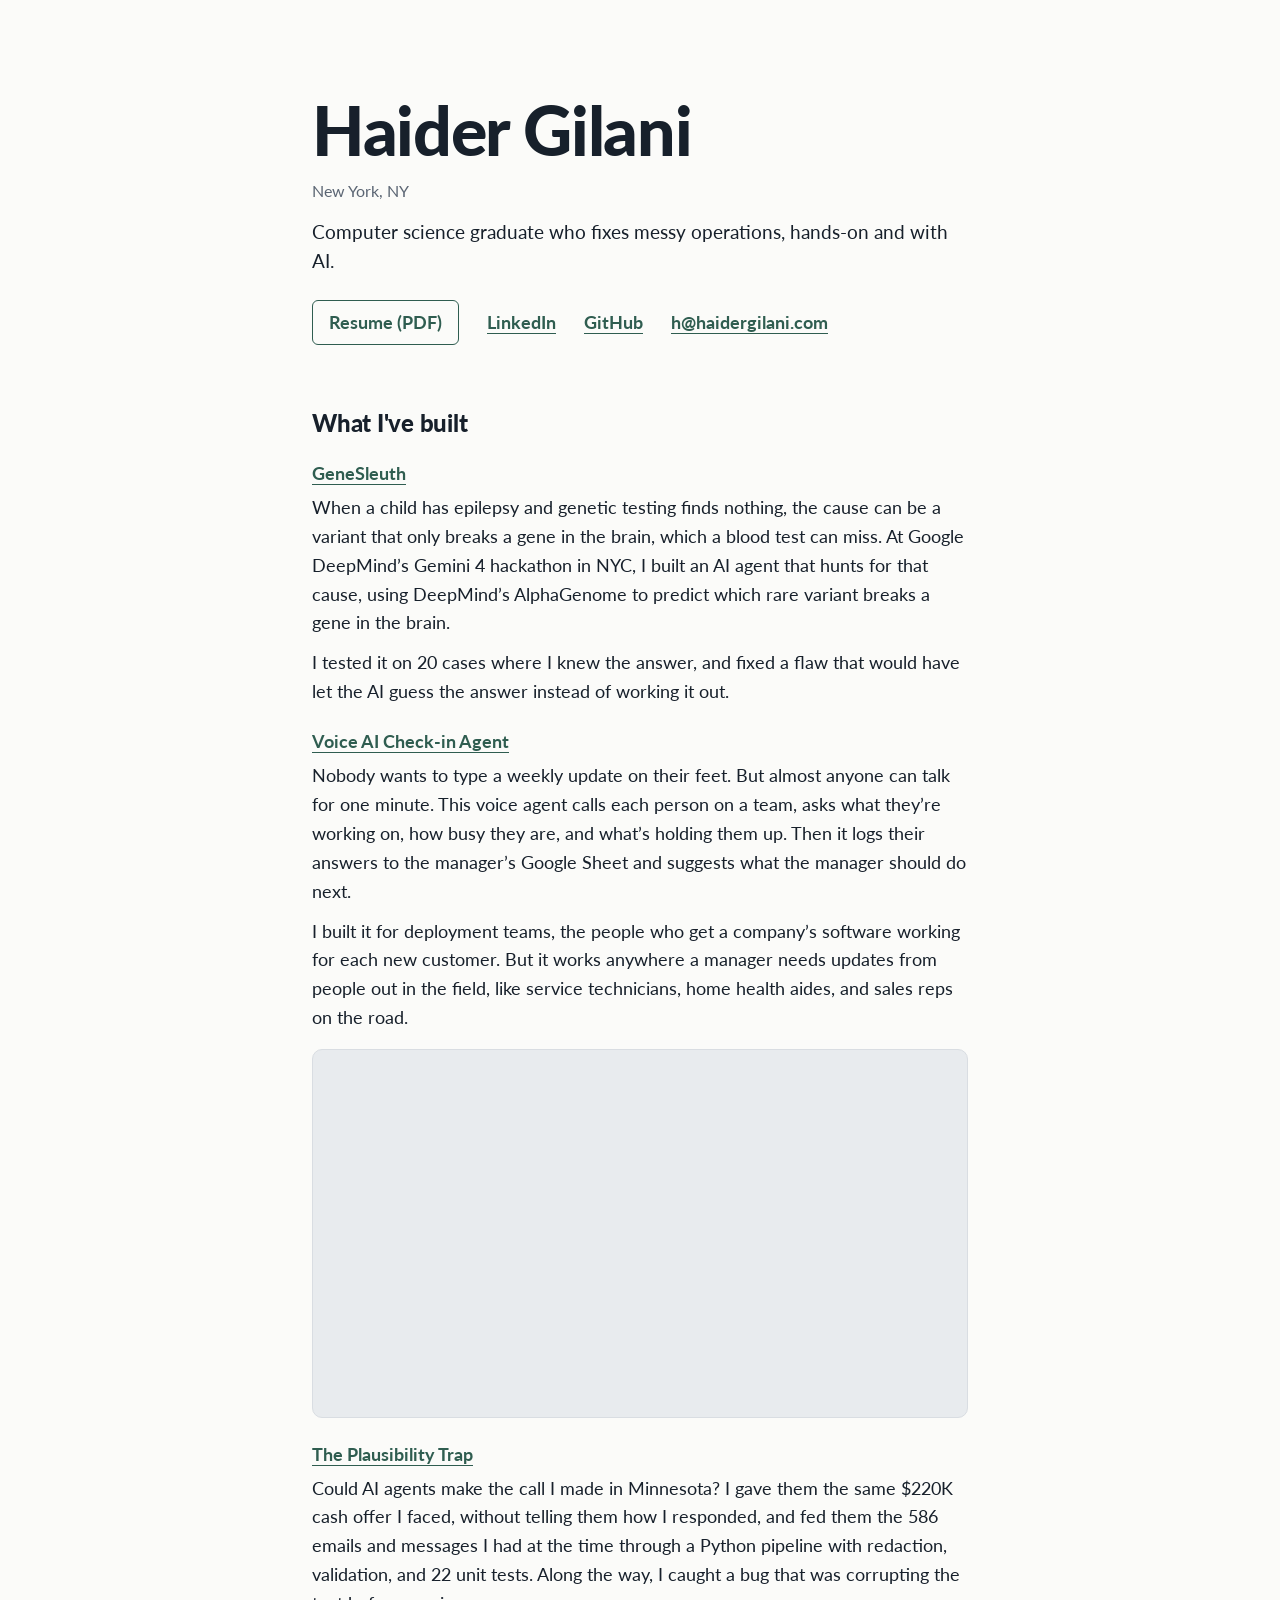
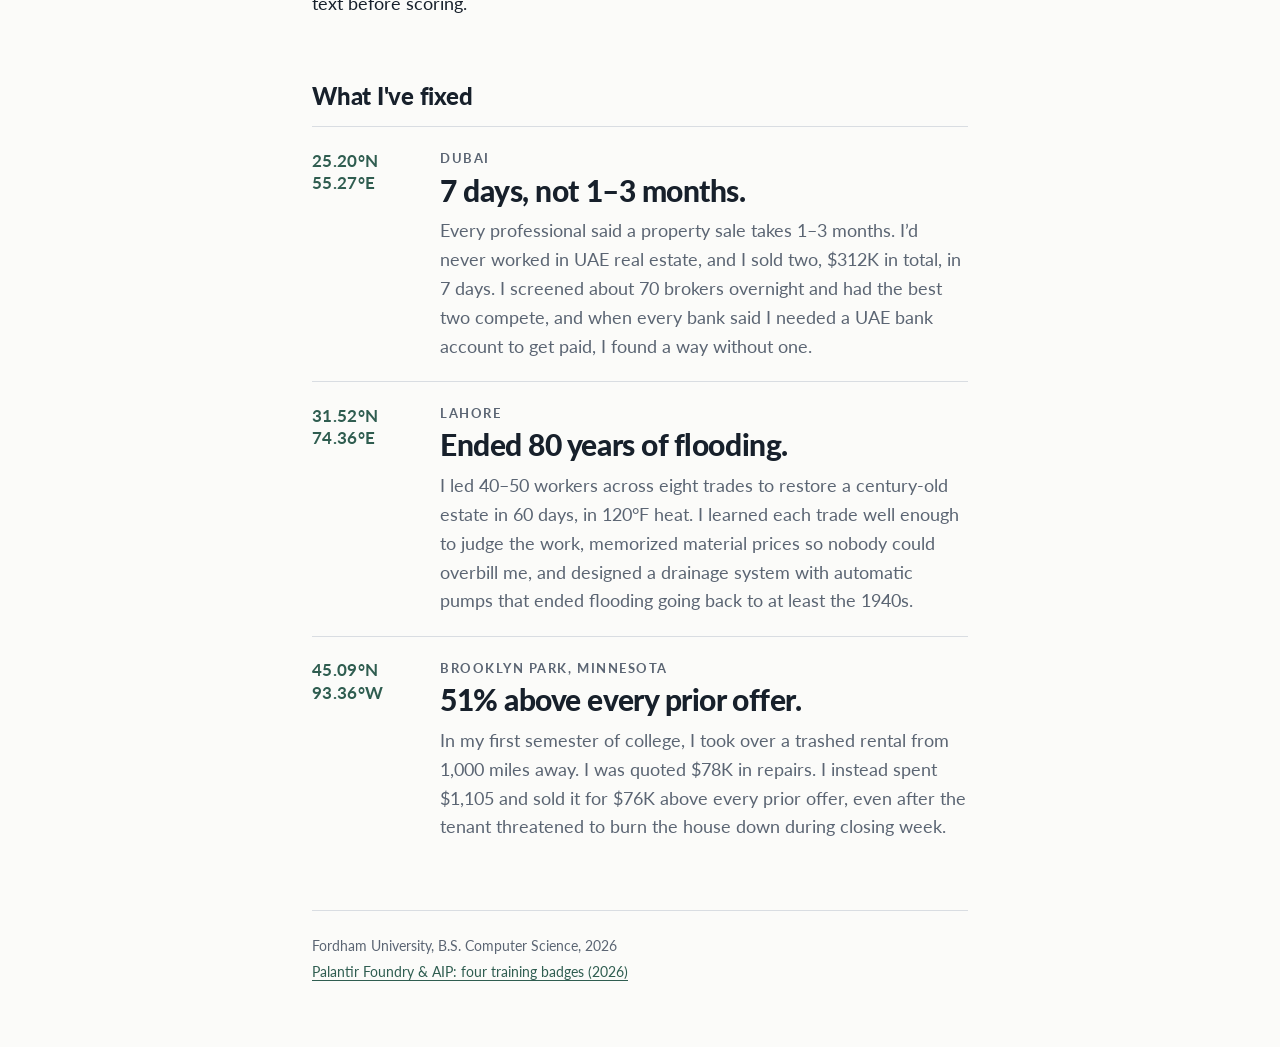
==== commit b881572e: "Lead each place with its result" ====
--- a/index.html
+++ b/index.html
@@ -128,8 +128,24 @@
     padding-top: 0.1rem;
   }
   .coord span { display: block; }
-  .place { margin: 0; font-weight: 700; font-size: 1.05rem; }
-  .result { margin: 0.2rem 0 0; }
+  .place {
+    margin: 0;
+    font-weight: 700;
+    font-size: 0.8rem;
+    letter-spacing: 0.12em;
+    text-transform: uppercase;
+    color: var(--muted);
+  }
+  .headline {
+    margin: 0.25rem 0 0;
+    font-weight: 900;
+    font-size: clamp(1.5rem, 4.2vw, 1.9rem);
+    line-height: 1.15;
+    letter-spacing: -0.015em;
+    color: var(--ink);
+  }
+  .result { margin: 0.55rem 0 0; color: var(--muted); }
+  .coord { font-size: 1.05rem; letter-spacing: 0.02em; }
 
   footer {
     margin-top: 3rem;
@@ -186,6 +202,7 @@
       <span class="coord"><span>25.20°N</span><span>55.27°E</span></span>
       <div>
         <p class="place">Dubai</p>
+        <p class="headline">7 days, not 1–3 months.</p>
         <p class="result">Every professional said a property sale takes 1–3 months. I’d never worked in UAE real estate, and I sold two, $312K in total, in 7 days. I screened about 70 brokers overnight and had the best two compete, and when every bank said I needed a UAE bank account to get paid, I found a way without one.</p>
       </div>
     </li>
@@ -193,6 +210,7 @@
       <span class="coord"><span>31.52°N</span><span>74.36°E</span></span>
       <div>
         <p class="place">Lahore</p>
+        <p class="headline">Ended 80 years of flooding.</p>
         <p class="result">I led 40–50 workers across eight trades to restore a century-old estate in 60 days, in 120°F heat. I learned each trade well enough to judge the work, memorized material prices so nobody could overbill me, and designed a drainage system with automatic pumps that ended flooding going back to at least the 1940s.</p>
       </div>
     </li>
@@ -200,6 +218,7 @@
       <span class="coord"><span>45.09°N</span><span>93.36°W</span></span>
       <div>
         <p class="place">Brooklyn Park, Minnesota</p>
+        <p class="headline">51% above every prior offer.</p>
         <p class="result">In my first semester of college, I took over a trashed rental from 1,000 miles away. I was quoted $78K in repairs. I instead spent $1,105 and sold it for $76K above every prior offer, even after the tenant threatened to burn the house down during closing week.</p>
       </div>
     </li>
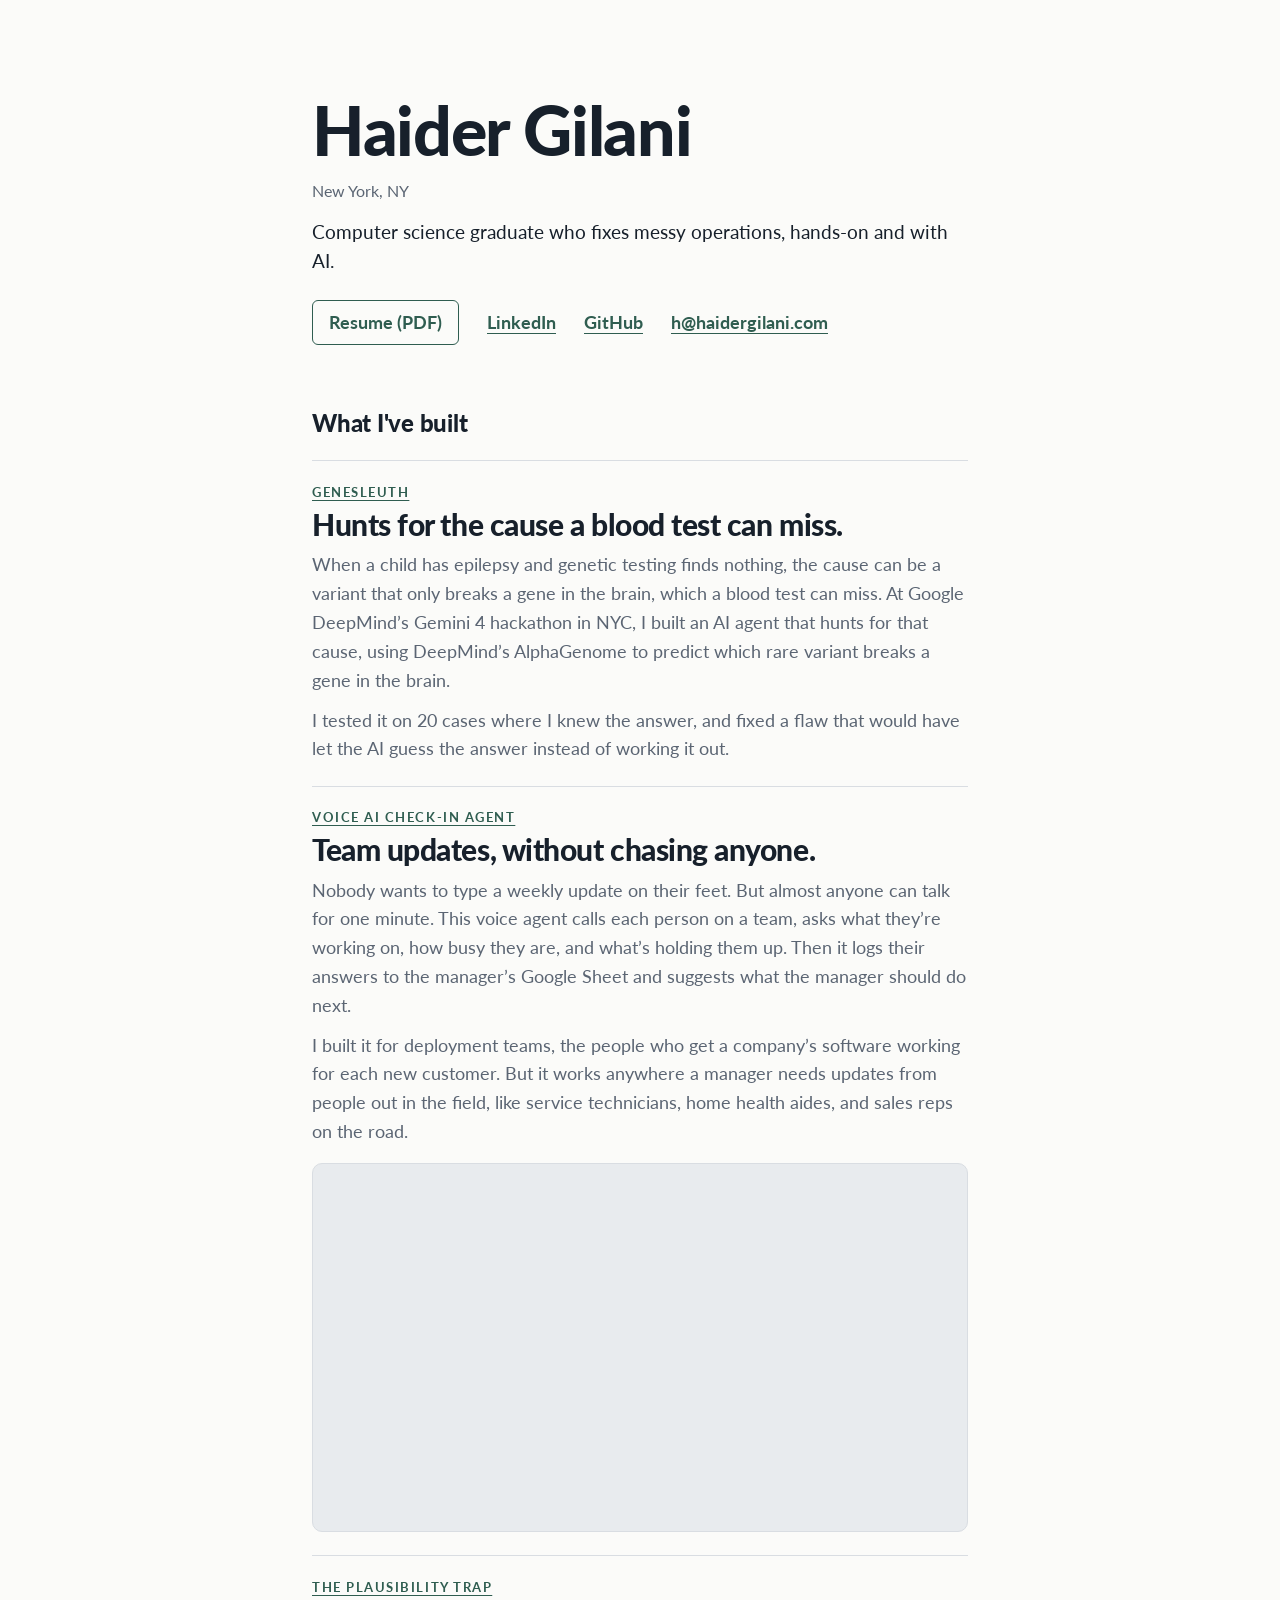
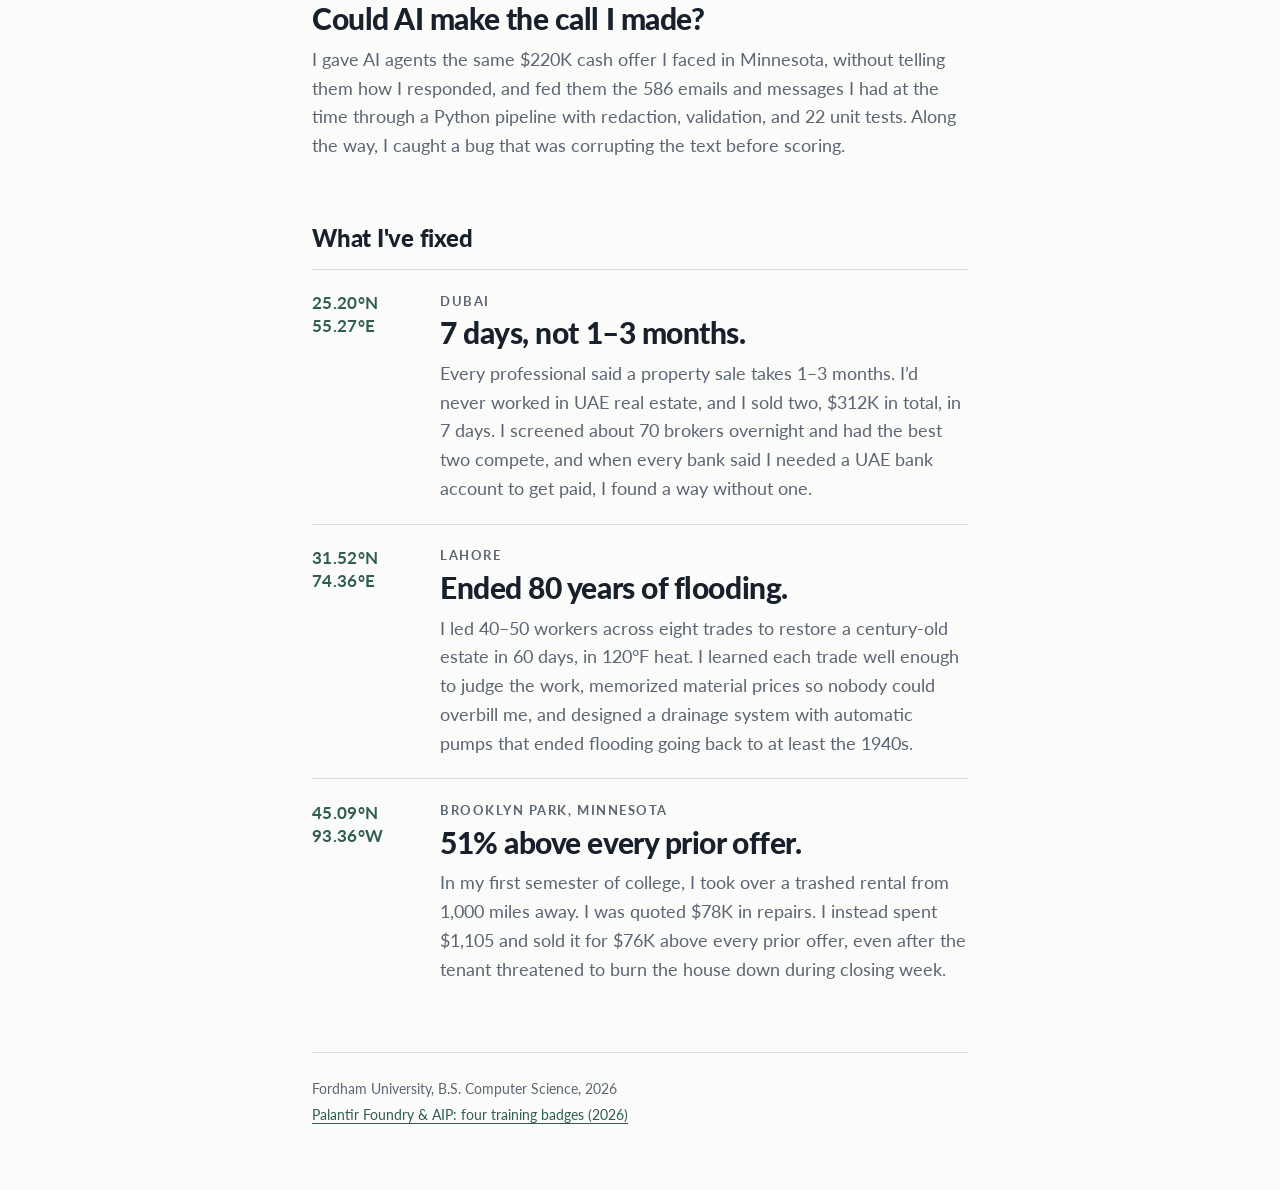
==== commit ab7e1d9b: "Lead each project with a headline" ====
--- a/index.html
+++ b/index.html
@@ -107,9 +107,18 @@
     line-height: 1.2;
   }
   .study { margin: 1.4rem 0 0; }
-  .study h3 { margin: 0; font-size: 1.1rem; font-weight: 700; }
-  .study p { margin: 0.3rem 0 0; }
+  .study { padding-top: 1.3rem; border-top: 1px solid var(--rule); }
+  .study h3 {
+    margin: 0;
+    font-size: 0.8rem;
+    font-weight: 700;
+    letter-spacing: 0.12em;
+    text-transform: uppercase;
+  }
+  .study p { margin: 0.3rem 0 0; color: var(--muted); }
   .study p + p { margin-top: 0.7rem; }
+  .study .headline { margin: 0.25rem 0 0; color: var(--ink); }
+  .study .headline + p { margin-top: 0.55rem; }
 
   .places { margin: 1rem 0 0; padding: 0; list-style: none; }
   .places li {
@@ -180,11 +189,13 @@
   <h2>What I've built</h2>
   <section class="study">
     <h3><a href="https://github.com/mabdulrehman08/GeneSleuth">GeneSleuth</a></h3>
+    <p class="headline">Hunts for the cause a blood test can miss.</p>
     <p>When a child has epilepsy and genetic testing finds nothing, the cause can be a variant that only breaks a gene in the brain, which a blood test can miss. At Google DeepMind’s Gemini 4 hackathon in NYC, I built an AI agent that hunts for that cause, using DeepMind’s AlphaGenome to predict which rare variant breaks a gene in the brain.</p>
     <p>I tested it on 20 cases where I knew the answer, and fixed a flaw that would have let the AI guess the answer instead of working it out.</p>
   </section>
   <section class="study">
     <h3><a href="https://youtu.be/znGuICb0Khc">Voice AI Check-in Agent</a></h3>
+    <p class="headline">Team updates, without chasing anyone.</p>
     <p>Nobody wants to type a weekly update on their feet. But almost anyone can talk for one minute. This voice agent calls each person on a team, asks what they’re working on, how busy they are, and what’s holding them up. Then it logs their answers to the manager’s Google Sheet and suggests what the manager should do next.</p>
     <p>I built it for deployment teams, the people who get a company’s software working for each new customer. But it works anywhere a manager needs updates from people out in the field, like service technicians, home health aides, and sales reps on the road.</p>
     <div class="video">
@@ -193,7 +204,8 @@
   </section>
   <section class="study">
     <h3><a href="https://github.com/haiderekarrar/thePlausibilityTrap">The Plausibility Trap</a></h3>
-    <p>Could AI agents make the call I made in Minnesota? I gave them the same $220K cash offer I faced, without telling them how I responded, and fed them the 586 emails and messages I had at the time through a Python pipeline with redaction, validation, and 22 unit tests. Along the way, I caught a bug that was corrupting the text before scoring.</p>
+    <p class="headline">Could AI make the call I made?</p>
+    <p>I gave AI agents the same $220K cash offer I faced in Minnesota, without telling them how I responded, and fed them the 586 emails and messages I had at the time through a Python pipeline with redaction, validation, and 22 unit tests. Along the way, I caught a bug that was corrupting the text before scoring.</p>
   </section>
 
   <h2>What I've fixed</h2>
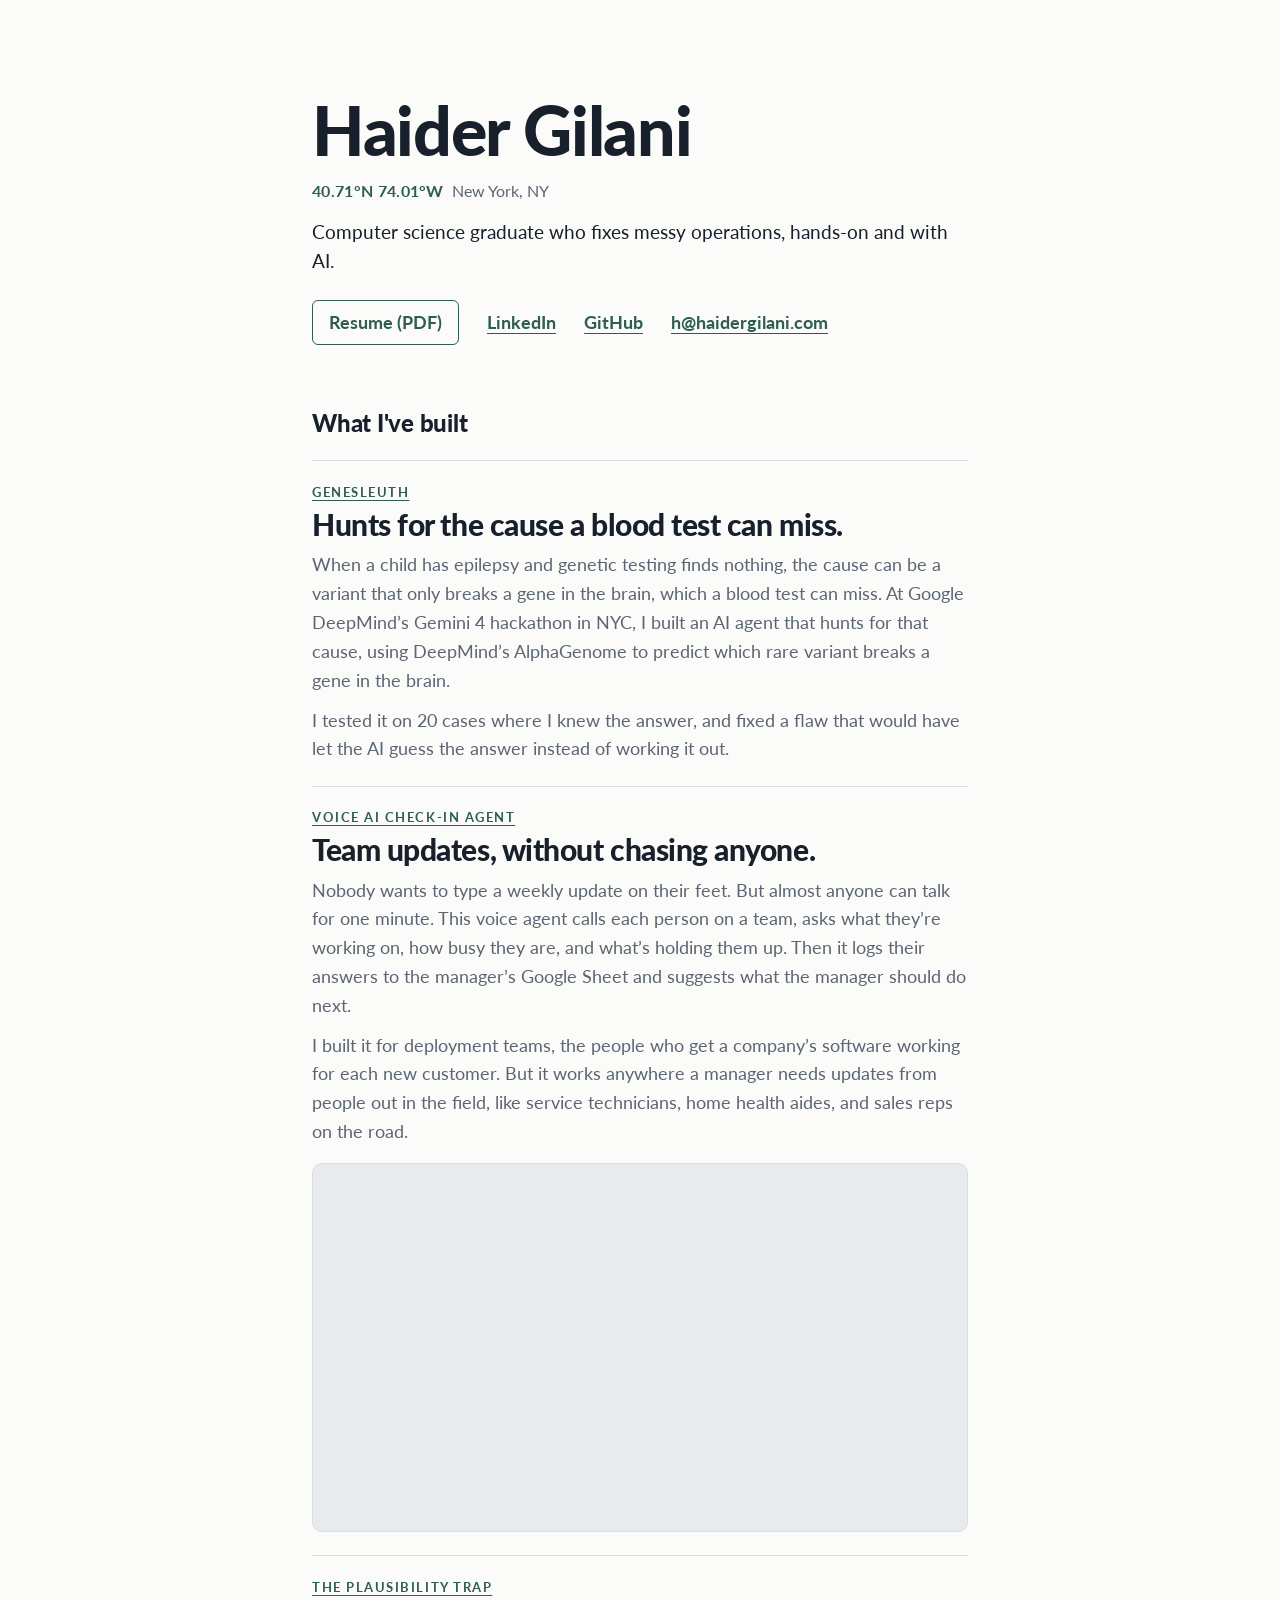
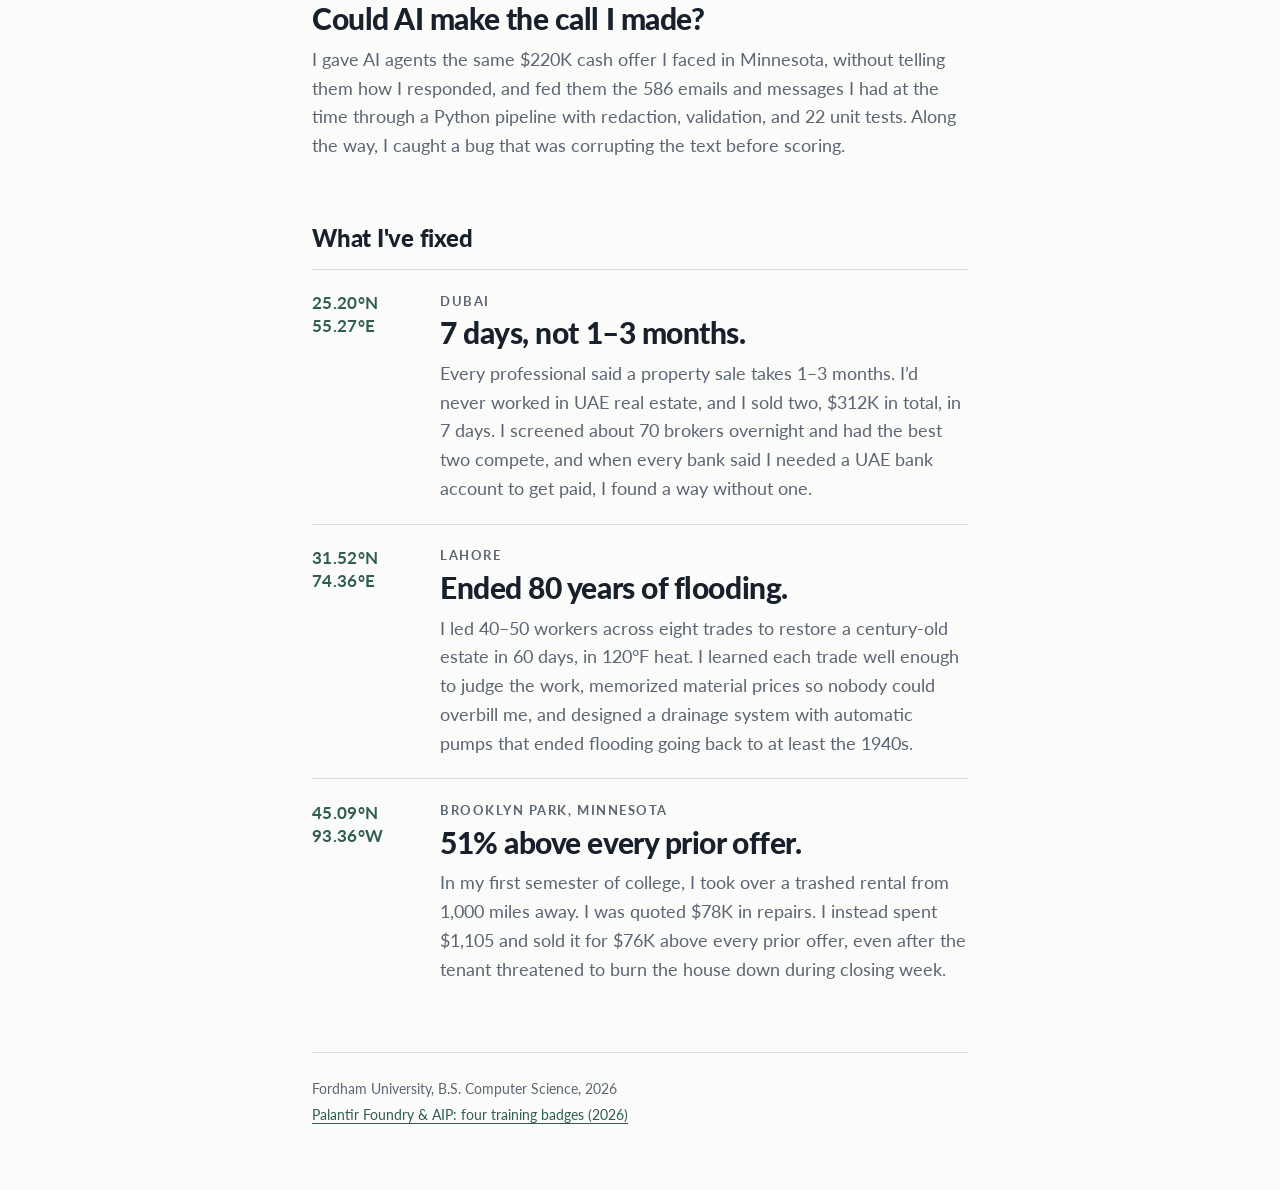
==== commit c23efdcd: "Add coordinates under name" ====
--- a/index.html
+++ b/index.html
@@ -156,6 +156,7 @@
   .result { margin: 0.55rem 0 0; color: var(--muted); }
   .coord { font-size: 1.05rem; letter-spacing: 0.02em; }
 
+  .where .here { color: var(--pine); font-weight: 700; font-variant-numeric: tabular-nums; letter-spacing: 0.02em; margin-right: 0.5rem; }
   footer {
     margin-top: 3rem;
     padding-top: 1.25rem;
@@ -176,7 +177,7 @@
 <body>
 <main>
   <h1>Haider Gilani</h1>
-  <p class="where">New York, NY</p>
+  <p class="where"><span class="here">40.71°N 74.01°W</span>New York, NY</p>
   <p class="summary">Computer science graduate who fixes messy operations, hands-on and with AI.</p>
 
   <ul class="links">
